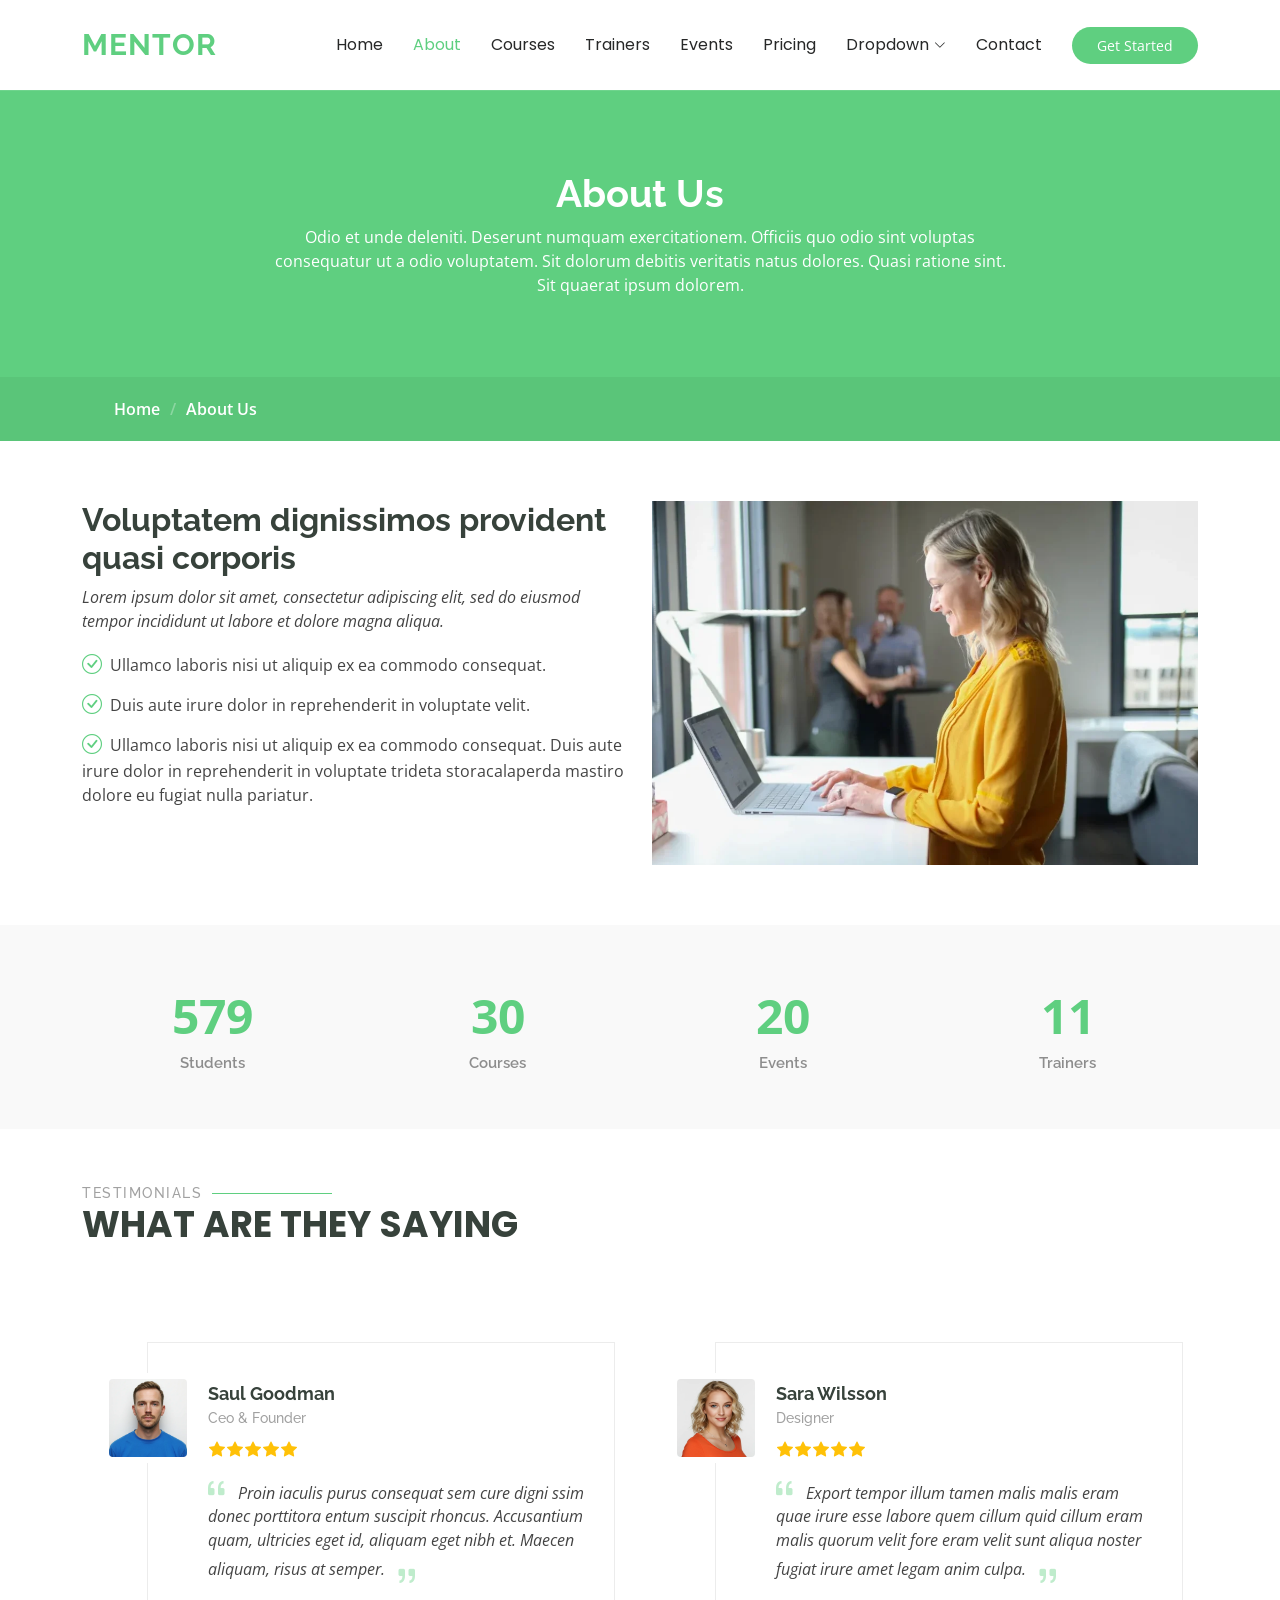
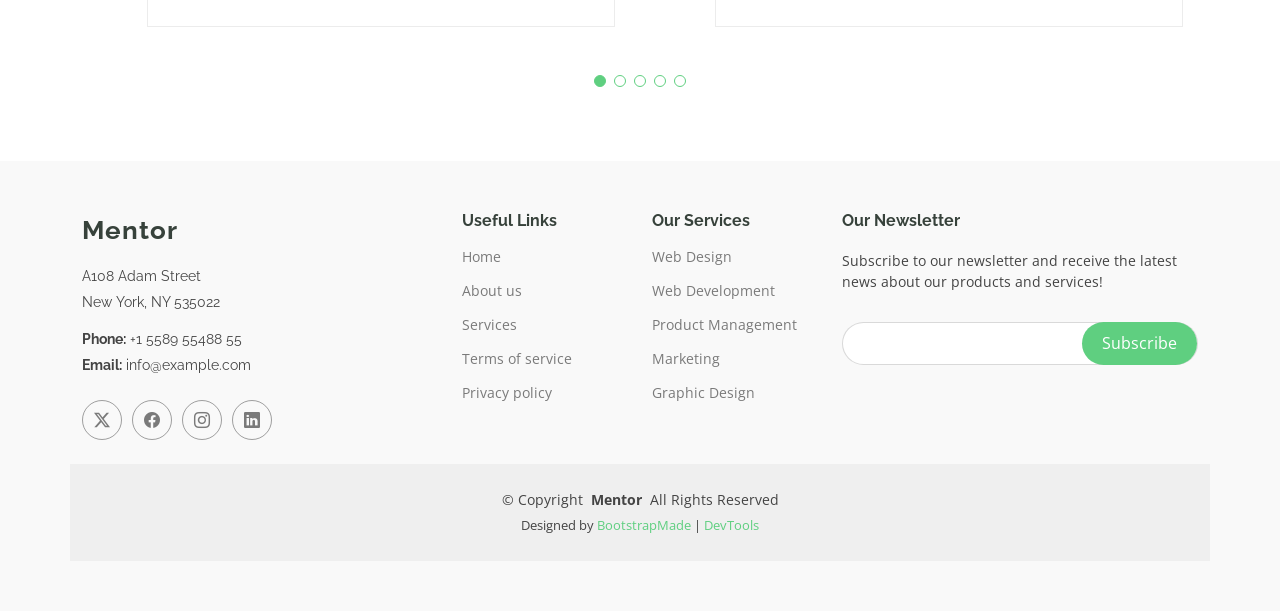
==== about.html @ 5fbdeac2 "first commit" ====
<!DOCTYPE html>
<html lang="en">

<head>
  <meta charset="utf-8">
  <meta content="width=device-width, initial-scale=1.0" name="viewport">
  <title>About - Mentor Bootstrap Template</title>
  <meta name="description" content="">
  <meta name="keywords" content="">

  <!-- Favicons -->
  <link href="assets/img/favicon.png" rel="icon">
  <link href="assets/img/apple-touch-icon.png" rel="apple-touch-icon">

  <!-- Fonts -->
  <link href="https://fonts.googleapis.com" rel="preconnect">
  <link href="https://fonts.gstatic.com" rel="preconnect" crossorigin>
  <link href="https://fonts.googleapis.com/css2?family=Open+Sans:ital,wght@0,300;0,400;0,500;0,600;0,700;0,800;1,300;1,400;1,500;1,600;1,700;1,800&family=Poppins:ital,wght@0,100;0,200;0,300;0,400;0,500;0,600;0,700;0,800;0,900;1,100;1,200;1,300;1,400;1,500;1,600;1,700;1,800;1,900&family=Raleway:ital,wght@0,100;0,200;0,300;0,400;0,500;0,600;0,700;0,800;0,900;1,100;1,200;1,300;1,400;1,500;1,600;1,700;1,800;1,900&display=swap" rel="stylesheet">

  <!-- Vendor CSS Files -->
  <link href="assets/vendor/bootstrap/css/bootstrap.min.css" rel="stylesheet">
  <link href="assets/vendor/bootstrap-icons/bootstrap-icons.css" rel="stylesheet">
  <link href="assets/vendor/aos/aos.css" rel="stylesheet">
  <link href="assets/vendor/glightbox/css/glightbox.min.css" rel="stylesheet">
  <link href="assets/vendor/swiper/swiper-bundle.min.css" rel="stylesheet">

  <!-- Main CSS File -->
  <link href="assets/css/main.css" rel="stylesheet">

  <!-- =======================================================
  * Template Name: Mentor
  * Template URL: https://bootstrapmade.com/mentor-free-education-bootstrap-theme/
  * Updated: Jul 07 2025 with Bootstrap v5.3.7
  * Author: BootstrapMade.com
  * License: https://bootstrapmade.com/license/
  ======================================================== -->
</head>

<body class="about-page">

  <header id="header" class="header d-flex align-items-center sticky-top">
    <div class="container-fluid container-xl position-relative d-flex align-items-center">

      <a href="index.html" class="logo d-flex align-items-center me-auto">
        <!-- Uncomment the line below if you also wish to use an image logo -->
        <!-- <img src="assets/img/logo.webp" alt=""> -->
        <h1 class="sitename">Mentor</h1>
      </a>

      <nav id="navmenu" class="navmenu">
        <ul>
          <li><a href="index.html">Home<br></a></li>
          <li><a href="about.html" class="active">About</a></li>
          <li><a href="courses.html">Courses</a></li>
          <li><a href="trainers.html">Trainers</a></li>
          <li><a href="events.html">Events</a></li>
          <li><a href="pricing.html">Pricing</a></li>
          <li class="dropdown"><a href="#"><span>Dropdown</span> <i class="bi bi-chevron-down toggle-dropdown"></i></a>
            <ul>
              <li><a href="#">Dropdown 1</a></li>
              <li class="dropdown"><a href="#"><span>Deep Dropdown</span> <i class="bi bi-chevron-down toggle-dropdown"></i></a>
                <ul>
                  <li><a href="#">Deep Dropdown 1</a></li>
                  <li><a href="#">Deep Dropdown 2</a></li>
                  <li><a href="#">Deep Dropdown 3</a></li>
                  <li><a href="#">Deep Dropdown 4</a></li>
                  <li><a href="#">Deep Dropdown 5</a></li>
                </ul>
              </li>
              <li><a href="#">Dropdown 2</a></li>
              <li><a href="#">Dropdown 3</a></li>
              <li><a href="#">Dropdown 4</a></li>
            </ul>
          </li>
          <li><a href="contact.html">Contact</a></li>
        </ul>
        <i class="mobile-nav-toggle d-xl-none bi bi-list"></i>
      </nav>

      <a class="btn-getstarted" href="courses.html">Get Started</a>

    </div>
  </header>

  <main class="main">

    <!-- Page Title -->
    <div class="page-title" data-aos="fade">
      <div class="heading">
        <div class="container">
          <div class="row d-flex justify-content-center text-center">
            <div class="col-lg-8">
              <h1>About Us<br></h1>
              <p class="mb-0">Odio et unde deleniti. Deserunt numquam exercitationem. Officiis quo odio sint voluptas consequatur ut a odio voluptatem. Sit dolorum debitis veritatis natus dolores. Quasi ratione sint. Sit quaerat ipsum dolorem.</p>
            </div>
          </div>
        </div>
      </div>
      <nav class="breadcrumbs">
        <div class="container">
          <ol>
            <li><a href="index.html">Home</a></li>
            <li class="current">About Us<br></li>
          </ol>
        </div>
      </nav>
    </div><!-- End Page Title -->

    <!-- About Us Section -->
    <section id="about-us" class="section about-us">

      <div class="container">

        <div class="row gy-4">

          <div class="col-lg-6 order-1 order-lg-2" data-aos="fade-up" data-aos-delay="100">
            <img src="assets/img/about/about-1.webp" class="img-fluid" alt="">
          </div>

          <div class="col-lg-6 order-2 order-lg-1 content" data-aos="fade-up" data-aos-delay="200">
            <h3>Voluptatem dignissimos provident quasi corporis</h3>
            <p class="fst-italic">
              Lorem ipsum dolor sit amet, consectetur adipiscing elit, sed do eiusmod tempor incididunt ut labore et dolore
              magna aliqua.
            </p>
            <ul>
              <li><i class="bi bi-check-circle"></i> <span>Ullamco laboris nisi ut aliquip ex ea commodo consequat.</span></li>
              <li><i class="bi bi-check-circle"></i> <span>Duis aute irure dolor in reprehenderit in voluptate velit.</span></li>
              <li><i class="bi bi-check-circle"></i> <span>Ullamco laboris nisi ut aliquip ex ea commodo consequat. Duis aute irure dolor in reprehenderit in voluptate trideta storacalaperda mastiro dolore eu fugiat nulla pariatur.</span></li>
            </ul>
          </div>

        </div>

      </div>

    </section><!-- /About Us Section -->

    <!-- Counts Section -->
    <section id="counts" class="section counts light-background">

      <div class="container" data-aos="fade-up" data-aos-delay="100">

        <div class="row gy-4">

          <div class="col-lg-3 col-md-6">
            <div class="stats-item text-center w-100 h-100">
              <span data-purecounter-start="0" data-purecounter-end="1232" data-purecounter-duration="1" class="purecounter"></span>
              <p>Students</p>
            </div>
          </div><!-- End Stats Item -->

          <div class="col-lg-3 col-md-6">
            <div class="stats-item text-center w-100 h-100">
              <span data-purecounter-start="0" data-purecounter-end="64" data-purecounter-duration="1" class="purecounter"></span>
              <p>Courses</p>
            </div>
          </div><!-- End Stats Item -->

          <div class="col-lg-3 col-md-6">
            <div class="stats-item text-center w-100 h-100">
              <span data-purecounter-start="0" data-purecounter-end="42" data-purecounter-duration="1" class="purecounter"></span>
              <p>Events</p>
            </div>
          </div><!-- End Stats Item -->

          <div class="col-lg-3 col-md-6">
            <div class="stats-item text-center w-100 h-100">
              <span data-purecounter-start="0" data-purecounter-end="24" data-purecounter-duration="1" class="purecounter"></span>
              <p>Trainers</p>
            </div>
          </div><!-- End Stats Item -->

        </div>

      </div>

    </section><!-- /Counts Section -->

    <!-- Testimonials Section -->
    <section id="testimonials" class="testimonials section">

      <!-- Section Title -->
      <div class="container section-title" data-aos="fade-up">
        <h2>Testimonials</h2>
        <p>What are they saying</p>
      </div><!-- End Section Title -->

      <div class="container" data-aos="fade-up" data-aos-delay="100">

        <div class="swiper init-swiper">
          <script type="application/json" class="swiper-config">
            {
              "loop": true,
              "speed": 600,
              "autoplay": {
                "delay": 5000
              },
              "slidesPerView": "auto",
              "pagination": {
                "el": ".swiper-pagination",
                "type": "bullets",
                "clickable": true
              },
              "breakpoints": {
                "320": {
                  "slidesPerView": 1,
                  "spaceBetween": 40
                },
                "1200": {
                  "slidesPerView": 2,
                  "spaceBetween": 20
                }
              }
            }
          </script>
          <div class="swiper-wrapper">

            <div class="swiper-slide">
              <div class="testimonial-wrap">
                <div class="testimonial-item">
                  <img src="assets/img/person/person-m-9.webp" class="testimonial-img" alt="">
                  <h3>Saul Goodman</h3>
                  <h4>Ceo &amp; Founder</h4>
                  <div class="stars">
                    <i class="bi bi-star-fill"></i><i class="bi bi-star-fill"></i><i class="bi bi-star-fill"></i><i class="bi bi-star-fill"></i><i class="bi bi-star-fill"></i>
                  </div>
                  <p>
                    <i class="bi bi-quote quote-icon-left"></i>
                    <span>Proin iaculis purus consequat sem cure digni ssim donec porttitora entum suscipit rhoncus. Accusantium quam, ultricies eget id, aliquam eget nibh et. Maecen aliquam, risus at semper.</span>
                    <i class="bi bi-quote quote-icon-right"></i>
                  </p>
                </div>
              </div>
            </div><!-- End testimonial item -->

            <div class="swiper-slide">
              <div class="testimonial-wrap">
                <div class="testimonial-item">
                  <img src="assets/img/person/person-f-5.webp" class="testimonial-img" alt="">
                  <h3>Sara Wilsson</h3>
                  <h4>Designer</h4>
                  <div class="stars">
                    <i class="bi bi-star-fill"></i><i class="bi bi-star-fill"></i><i class="bi bi-star-fill"></i><i class="bi bi-star-fill"></i><i class="bi bi-star-fill"></i>
                  </div>
                  <p>
                    <i class="bi bi-quote quote-icon-left"></i>
                    <span>Export tempor illum tamen malis malis eram quae irure esse labore quem cillum quid cillum eram malis quorum velit fore eram velit sunt aliqua noster fugiat irure amet legam anim culpa.</span>
                    <i class="bi bi-quote quote-icon-right"></i>
                  </p>
                </div>
              </div>
            </div><!-- End testimonial item -->

            <div class="swiper-slide">
              <div class="testimonial-wrap">
                <div class="testimonial-item">
                  <img src="assets/img/person/person-f-12.webp" class="testimonial-img" alt="">
                  <h3>Jena Karlis</h3>
                  <h4>Store Owner</h4>
                  <div class="stars">
                    <i class="bi bi-star-fill"></i><i class="bi bi-star-fill"></i><i class="bi bi-star-fill"></i><i class="bi bi-star-fill"></i><i class="bi bi-star-fill"></i>
                  </div>
                  <p>
                    <i class="bi bi-quote quote-icon-left"></i>
                    <span>Enim nisi quem export duis labore cillum quae magna enim sint quorum nulla quem veniam duis minim tempor labore quem eram duis noster aute amet eram fore quis sint minim.</span>
                    <i class="bi bi-quote quote-icon-right"></i>
                  </p>
                </div>
              </div>
            </div><!-- End testimonial item -->

            <div class="swiper-slide">
              <div class="testimonial-wrap">
                <div class="testimonial-item">
                  <img src="assets/img/person/person-m-12.webp" class="testimonial-img" alt="">
                  <h3>Matt Brandon</h3>
                  <h4>Freelancer</h4>
                  <div class="stars">
                    <i class="bi bi-star-fill"></i><i class="bi bi-star-fill"></i><i class="bi bi-star-fill"></i><i class="bi bi-star-fill"></i><i class="bi bi-star-fill"></i>
                  </div>
                  <p>
                    <i class="bi bi-quote quote-icon-left"></i>
                    <span>Fugiat enim eram quae cillum dolore dolor amet nulla culpa multos export minim fugiat minim velit minim dolor enim duis veniam ipsum anim magna sunt elit fore quem dolore labore illum veniam.</span>
                    <i class="bi bi-quote quote-icon-right"></i>
                  </p>
                </div>
              </div>
            </div><!-- End testimonial item -->

            <div class="swiper-slide">
              <div class="testimonial-wrap">
                <div class="testimonial-item">
                  <img src="assets/img/person/person-m-13.webp" class="testimonial-img" alt="">
                  <h3>John Larson</h3>
                  <h4>Entrepreneur</h4>
                  <div class="stars">
                    <i class="bi bi-star-fill"></i><i class="bi bi-star-fill"></i><i class="bi bi-star-fill"></i><i class="bi bi-star-fill"></i><i class="bi bi-star-fill"></i>
                  </div>
                  <p>
                    <i class="bi bi-quote quote-icon-left"></i>
                    <span>Quis quorum aliqua sint quem legam fore sunt eram irure aliqua veniam tempor noster veniam enim culpa labore duis sunt culpa nulla illum cillum fugiat legam esse veniam culpa fore nisi cillum quid.</span>
                    <i class="bi bi-quote quote-icon-right"></i>
                  </p>
                </div>
              </div>
            </div><!-- End testimonial item -->

          </div>
          <div class="swiper-pagination"></div>
        </div>

      </div>

    </section><!-- /Testimonials Section -->

  </main>

  <footer id="footer" class="footer position-relative light-background">

    <div class="container footer-top">
      <div class="row gy-4">
        <div class="col-lg-4 col-md-6 footer-about">
          <a href="index.html" class="logo d-flex align-items-center">
            <span class="sitename">Mentor</span>
          </a>
          <div class="footer-contact pt-3">
            <p>A108 Adam Street</p>
            <p>New York, NY 535022</p>
            <p class="mt-3"><strong>Phone:</strong> <span>+1 5589 55488 55</span></p>
            <p><strong>Email:</strong> <span>info@example.com</span></p>
          </div>
          <div class="social-links d-flex mt-4">
            <a href=""><i class="bi bi-twitter-x"></i></a>
            <a href=""><i class="bi bi-facebook"></i></a>
            <a href=""><i class="bi bi-instagram"></i></a>
            <a href=""><i class="bi bi-linkedin"></i></a>
          </div>
        </div>

        <div class="col-lg-2 col-md-3 footer-links">
          <h4>Useful Links</h4>
          <ul>
            <li><a href="#">Home</a></li>
            <li><a href="#">About us</a></li>
            <li><a href="#">Services</a></li>
            <li><a href="#">Terms of service</a></li>
            <li><a href="#">Privacy policy</a></li>
          </ul>
        </div>

        <div class="col-lg-2 col-md-3 footer-links">
          <h4>Our Services</h4>
          <ul>
            <li><a href="#">Web Design</a></li>
            <li><a href="#">Web Development</a></li>
            <li><a href="#">Product Management</a></li>
            <li><a href="#">Marketing</a></li>
            <li><a href="#">Graphic Design</a></li>
          </ul>
        </div>

        <div class="col-lg-4 col-md-12 footer-newsletter">
          <h4>Our Newsletter</h4>
          <p>Subscribe to our newsletter and receive the latest news about our products and services!</p>
          <form action="#" method="post" class="email-form">
            <div class="newsletter-form"><input type="email" name="email"><input type="submit" value="Subscribe"></div>
            <div class="loading">Loading</div>
            <div class="error-message"></div>
            <div class="sent-message">Your subscription request has been sent. Thank you!</div>
          </form>
        </div>

      </div>
    </div>

    <div class="container copyright text-center mt-4">
      <p>© <span>Copyright</span> <strong class="px-1 sitename">Mentor</strong> <span>All Rights Reserved</span></p>
      <div class="credits">
        <!-- All the links in the footer should remain intact. -->
        <!-- You can delete the links only if you've purchased the pro version. -->
        <!-- Licensing information: https://bootstrapmade.com/license/ -->
        Designed by <a href="https://bootstrapmade.com/">BootstrapMade</a> | <a href="https://bootstrapmade.com/tools/">DevTools</a>
      </div>
    </div>

  </footer>

  <!-- Scroll Top -->
  <a href="#" id="scroll-top" class="scroll-top d-flex align-items-center justify-content-center"><i class="bi bi-arrow-up-short"></i></a>

  <!-- Preloader -->
  <div id="preloader"></div>

  <!-- Vendor JS Files -->
  <script src="assets/vendor/bootstrap/js/bootstrap.bundle.min.js"></script>
  <script src="assets/vendor/aos/aos.js"></script>
  <script src="assets/vendor/glightbox/js/glightbox.min.js"></script>
  <script src="assets/vendor/purecounter/purecounter_vanilla.js"></script>
  <script src="assets/vendor/swiper/swiper-bundle.min.js"></script>

  <!-- Main JS File -->
  <script src="assets/js/main.js"></script>

</body>

</html>
---- assets/css/main.css ----
/**
* Template Name: Mentor
* Template URL: https://bootstrapmade.com/mentor-free-education-bootstrap-theme/
* Updated: Jul 07 2025 with Bootstrap v5.3.7
* Author: BootstrapMade.com
* License: https://bootstrapmade.com/license/
*/

/*--------------------------------------------------------------
# Font & Color Variables
# Help: https://bootstrapmade.com/color-system/
--------------------------------------------------------------*/
/* Fonts */
:root {
  --default-font: "Open Sans",  system-ui, -apple-system, "Segoe UI", Roboto, "Helvetica Neue", Arial, "Noto Sans", "Liberation Sans", sans-serif, "Apple Color Emoji", "Segoe UI Emoji", "Segoe UI Symbol", "Noto Color Emoji";
  --heading-font: "Raleway",  sans-serif;
  --nav-font: "Poppins",  sans-serif;
}

/* Global Colors - The following color variables are used throughout the website. Updating them here will change the color scheme of the entire website */
:root { 
  --background-color: #ffffff; /* Background color for the entire website, including individual sections */
  --default-color: #444444; /* Default color used for the majority of the text content across the entire website */
  --heading-color: #37423b; /* Color for headings, subheadings and title throughout the website */
  --accent-color: #5fcf80; /* Accent color that represents your brand on the website. It's used for buttons, links, and other elements that need to stand out */
  --surface-color: #ffffff; /* The surface color is used as a background of boxed elements within sections, such as cards, icon boxes, or other elements that require a visual separation from the global background. */
  --contrast-color: #ffffff; /* Contrast color for text, ensuring readability against backgrounds of accent, heading, or default colors. */
}

/* Nav Menu Colors - The following color variables are used specifically for the navigation menu. They are separate from the global colors to allow for more customization options */
:root {
  --nav-color: #272828;  /* The default color of the main navmenu links */
  --nav-hover-color: #5fcf80; /* Applied to main navmenu links when they are hovered over or active */
  --nav-mobile-background-color: #ffffff; /* Used as the background color for mobile navigation menu */
  --nav-dropdown-background-color: #ffffff; /* Used as the background color for dropdown items that appear when hovering over primary navigation items */
  --nav-dropdown-color: #272828; /* Used for navigation links of the dropdown items in the navigation menu. */
  --nav-dropdown-hover-color: #5fcf80; /* Similar to --nav-hover-color, this color is applied to dropdown navigation links when they are hovered over. */
}

/* Color Presets - These classes override global colors when applied to any section or element, providing reuse of the sam color scheme. */

.light-background {
  --background-color: #f9f9f9;
  --surface-color: #ffffff;
}

.dark-background {
  --background-color: #060606;
  --default-color: #ffffff;
  --heading-color: #ffffff;
  --surface-color: #252525;
  --contrast-color: #ffffff;
}

/* Smooth scroll */
:root {
  scroll-behavior: smooth;
}

/*--------------------------------------------------------------
# General Styling & Shared Classes
--------------------------------------------------------------*/
body {
  color: var(--default-color);
  background-color: var(--background-color);
  font-family: var(--default-font);
}

a {
  color: var(--accent-color);
  text-decoration: none;
  transition: 0.3s;
}

a:hover {
  color: color-mix(in srgb, var(--accent-color), transparent 25%);
  text-decoration: none;
}

h1,
h2,
h3,
h4,
h5,
h6 {
  color: var(--heading-color);
  font-family: var(--heading-font);
}

/* Email Form Messages
------------------------------*/
.email-form .error-message {
  display: none;
  background: #df1529;
  color: #ffffff;
  text-align: left;
  padding: 15px;
  margin-bottom: 24px;
  font-weight: 600;
}

.email-form .sent-message {
  display: none;
  color: #ffffff;
  background: #059652;
  text-align: center;
  padding: 15px;
  margin-bottom: 24px;
  font-weight: 600;
}

.email-form .loading {
  display: none;
  background: var(--surface-color);
  text-align: center;
  padding: 15px;
  margin-bottom: 24px;
}

.email-form .loading:before {
  content: "";
  display: inline-block;
  border-radius: 50%;
  width: 24px;
  height: 24px;
  margin: 0 10px -6px 0;
  border: 3px solid var(--accent-color);
  border-top-color: var(--surface-color);
  animation: email-form-loading 1s linear infinite;
}

@keyframes email-form-loading {
  0% {
    transform: rotate(0deg);
  }

  100% {
    transform: rotate(360deg);
  }
}

/* Pulsating Play Button
------------------------------*/
.pulsating-play-btn {
  width: 94px;
  height: 94px;
  background: radial-gradient(var(--accent-color) 50%, color-mix(in srgb, var(--accent-color), transparent 75%) 52%);
  border-radius: 50%;
  display: block;
  position: relative;
  overflow: hidden;
}

.pulsating-play-btn:before {
  content: "";
  position: absolute;
  width: 120px;
  height: 120px;
  animation-delay: 0s;
  animation: pulsate-play-btn 2s;
  animation-direction: forwards;
  animation-iteration-count: infinite;
  animation-timing-function: steps;
  opacity: 1;
  border-radius: 50%;
  border: 5px solid color-mix(in srgb, var(--accent-color), transparent 30%);
  top: -15%;
  left: -15%;
  background: rgba(198, 16, 0, 0);
}

.pulsating-play-btn:after {
  content: "";
  position: absolute;
  left: 50%;
  top: 50%;
  transform: translateX(-40%) translateY(-50%);
  width: 0;
  height: 0;
  border-top: 10px solid transparent;
  border-bottom: 10px solid transparent;
  border-left: 15px solid #fff;
  z-index: 100;
  transition: all 400ms cubic-bezier(0.55, 0.055, 0.675, 0.19);
}

.pulsating-play-btn:hover:before {
  content: "";
  position: absolute;
  left: 50%;
  top: 50%;
  transform: translateX(-40%) translateY(-50%);
  width: 0;
  height: 0;
  border: none;
  border-top: 10px solid transparent;
  border-bottom: 10px solid transparent;
  border-left: 15px solid #fff;
  z-index: 200;
  animation: none;
  border-radius: 0;
}

.pulsating-play-btn:hover:after {
  border-left: 15px solid var(--accent-color);
  transform: scale(20);
}

@keyframes pulsate-play-btn {
  0% {
    transform: scale(0.6, 0.6);
    opacity: 1;
  }

  100% {
    transform: scale(1, 1);
    opacity: 0;
  }
}

/*--------------------------------------------------------------
# Global Header
--------------------------------------------------------------*/
.header {
  color: var(--default-color);
  background-color: var(--background-color);
  padding: 15px 0;
  transition: all 0.5s;
  z-index: 997;
}

.header .logo {
  line-height: 1;
}

.header .logo img {
  max-height: 36px;
  margin-right: 8px;
}

.header .logo h1 {
  font-weight: 700;
  font-size: 30px;
  margin: 0;
  letter-spacing: 1px;
  text-transform: uppercase;
  color: var(--accent-color);
}

.header .btn-getstarted,
.header .btn-getstarted:focus {
  color: var(--contrast-color);
  background: var(--accent-color);
  font-size: 14px;
  padding: 8px 25px;
  margin: 0 0 0 30px;
  border-radius: 50px;
  transition: 0.3s;
}

.header .btn-getstarted:hover,
.header .btn-getstarted:focus:hover {
  color: var(--contrast-color);
  background: color-mix(in srgb, var(--accent-color), transparent 15%);
}

@media (max-width: 1200px) {
  .header .logo {
    order: 1;
  }

  .header .btn-getstarted {
    order: 2;
    margin: 0 15px 0 0;
    padding: 6px 15px;
  }

  .header .navmenu {
    order: 3;
  }
}

.scrolled .header {
  box-shadow: 0px 0 18px rgba(0, 0, 0, 0.1);
}

/*--------------------------------------------------------------
# Navigation Menu
--------------------------------------------------------------*/
/* Navmenu - Desktop */
@media (min-width: 1200px) {
  .navmenu {
    padding: 0;
  }

  .navmenu ul {
    margin: 0;
    padding: 0;
    display: flex;
    list-style: none;
    align-items: center;
  }

  .navmenu li {
    position: relative;
  }

  .navmenu a,
  .navmenu a:focus {
    color: var(--nav-color);
    padding: 18px 15px;
    font-size: 16px;
    font-family: var(--nav-font);
    font-weight: 400;
    display: flex;
    align-items: center;
    justify-content: space-between;
    white-space: nowrap;
    transition: 0.3s;
  }

  .navmenu a i,
  .navmenu a:focus i {
    font-size: 12px;
    line-height: 0;
    margin-left: 5px;
    transition: 0.3s;
  }

  .navmenu li:last-child a {
    padding-right: 0;
  }

  .navmenu li:hover>a,
  .navmenu .active,
  .navmenu .active:focus {
    color: var(--nav-hover-color);
  }

  .navmenu .dropdown ul {
    margin: 0;
    padding: 10px 0;
    background: var(--nav-dropdown-background-color);
    display: block;
    position: absolute;
    visibility: hidden;
    left: 14px;
    top: 130%;
    opacity: 0;
    transition: 0.3s;
    border-radius: 4px;
    z-index: 99;
    box-shadow: 0px 0px 30px rgba(0, 0, 0, 0.1);
  }

  .navmenu .dropdown ul li {
    min-width: 200px;
  }

  .navmenu .dropdown ul a {
    padding: 10px 20px;
    font-size: 15px;
    text-transform: none;
    color: var(--nav-dropdown-color);
  }

  .navmenu .dropdown ul a i {
    font-size: 12px;
  }

  .navmenu .dropdown ul a:hover,
  .navmenu .dropdown ul .active:hover,
  .navmenu .dropdown ul li:hover>a {
    color: var(--nav-dropdown-hover-color);
  }

  .navmenu .dropdown:hover>ul {
    opacity: 1;
    top: 100%;
    visibility: visible;
  }

  .navmenu .dropdown .dropdown ul {
    top: 0;
    left: -90%;
    visibility: hidden;
  }

  .navmenu .dropdown .dropdown:hover>ul {
    opacity: 1;
    top: 0;
    left: -100%;
    visibility: visible;
  }
}

/* Navmenu - Mobile */
@media (max-width: 1199px) {
  .mobile-nav-toggle {
    color: var(--nav-color);
    font-size: 28px;
    line-height: 0;
    margin-right: 10px;
    cursor: pointer;
    transition: color 0.3s;
  }

  .navmenu {
    padding: 0;
    z-index: 9997;
  }

  .navmenu ul {
    display: none;
    list-style: none;
    position: absolute;
    inset: 60px 20px 20px 20px;
    padding: 10px 0;
    margin: 0;
    border-radius: 6px;
    background-color: var(--nav-mobile-background-color);
    border: 1px solid color-mix(in srgb, var(--default-color), transparent 90%);
    box-shadow: none;
    overflow-y: auto;
    transition: 0.3s;
    z-index: 9998;
  }

  .navmenu a,
  .navmenu a:focus {
    color: var(--nav-dropdown-color);
    padding: 10px 20px;
    font-family: var(--nav-font);
    font-size: 17px;
    font-weight: 500;
    display: flex;
    align-items: center;
    justify-content: space-between;
    white-space: nowrap;
    transition: 0.3s;
  }

  .navmenu a i,
  .navmenu a:focus i {
    font-size: 12px;
    line-height: 0;
    margin-left: 5px;
    width: 30px;
    height: 30px;
    display: flex;
    align-items: center;
    justify-content: center;
    border-radius: 50%;
    transition: 0.3s;
    background-color: color-mix(in srgb, var(--accent-color), transparent 90%);
  }

  .navmenu a i:hover,
  .navmenu a:focus i:hover {
    background-color: var(--accent-color);
    color: var(--contrast-color);
  }

  .navmenu a:hover,
  .navmenu .active,
  .navmenu .active:focus {
    color: var(--nav-dropdown-hover-color);
  }

  .navmenu .active i,
  .navmenu .active:focus i {
    background-color: var(--accent-color);
    color: var(--contrast-color);
    transform: rotate(180deg);
  }

  .navmenu .dropdown ul {
    position: static;
    display: none;
    z-index: 99;
    padding: 10px 0;
    margin: 10px 20px;
    background-color: var(--nav-dropdown-background-color);
    transition: all 0.5s ease-in-out;
  }

  .navmenu .dropdown ul ul {
    background-color: rgba(33, 37, 41, 0.1);
  }

  .navmenu .dropdown>.dropdown-active {
    display: block;
    background-color: rgba(33, 37, 41, 0.03);
  }

  .mobile-nav-active {
    overflow: hidden;
  }

  .mobile-nav-active .mobile-nav-toggle {
    color: #fff;
    position: absolute;
    font-size: 32px;
    top: 15px;
    right: 15px;
    margin-right: 0;
    z-index: 9999;
  }

  .mobile-nav-active .navmenu {
    position: fixed;
    overflow: hidden;
    inset: 0;
    background: rgba(33, 37, 41, 0.8);
    transition: 0.3s;
  }

  .mobile-nav-active .navmenu>ul {
    display: block;
  }
}

/*--------------------------------------------------------------
# Global Footer
--------------------------------------------------------------*/
.footer {
  color: var(--default-color);
  background-color: var(--background-color);
  font-size: 14px;
  padding-bottom: 50px;
  position: relative;
}

.footer .footer-top {
  padding-top: 50px;
}

.footer .footer-about .logo {
  margin-bottom: 0;
}

.footer .footer-about .logo img {
  max-height: 40px;
  margin-right: 6px;
}

.footer .footer-about .logo span {
  font-size: 26px;
  font-weight: 700;
  letter-spacing: 1px;
  font-family: var(--heading-font);
  color: var(--heading-color);
}

.footer .footer-about p {
  font-size: 14px;
  font-family: var(--heading-font);
}

.footer .social-links a {
  display: flex;
  align-items: center;
  justify-content: center;
  width: 40px;
  height: 40px;
  border-radius: 50%;
  border: 1px solid color-mix(in srgb, var(--default-color), transparent 50%);
  font-size: 16px;
  color: color-mix(in srgb, var(--default-color), transparent 30%);
  margin-right: 10px;
  transition: 0.3s;
}

.footer .social-links a:hover {
  color: var(--accent-color);
  border-color: var(--accent-color);
}

.footer h4 {
  font-size: 16px;
  font-weight: bold;
  position: relative;
  padding-bottom: 12px;
}

.footer .footer-links {
  margin-bottom: 30px;
}

.footer .footer-links ul {
  list-style: none;
  padding: 0;
  margin: 0;
}

.footer .footer-links ul i {
  padding-right: 2px;
  font-size: 12px;
  line-height: 0;
}

.footer .footer-links ul li {
  padding: 10px 0;
  display: flex;
  align-items: center;
}

.footer .footer-links ul li:first-child {
  padding-top: 0;
}

.footer .footer-links ul a {
  color: color-mix(in srgb, var(--default-color), transparent 30%);
  display: inline-block;
  line-height: 1;
}

.footer .footer-links ul a:hover {
  color: var(--accent-color);
}

.footer .footer-contact p {
  margin-bottom: 5px;
}

.footer .footer-newsletter .newsletter-form {
  margin-top: 30px;
  margin-bottom: 15px;
  padding: 6px 8px;
  position: relative;
  border-radius: 50px;
  border: 1px solid color-mix(in srgb, var(--default-color), transparent 80%);
  display: flex;
  background-color: var(--surface-color);
  transition: 0.3s;
}

.footer .footer-newsletter .newsletter-form:focus-within {
  border-color: var(--accent-color);
}

.footer .footer-newsletter .newsletter-form input[type=email] {
  border: 0;
  padding: 4px 8px;
  width: 100%;
  background-color: var(--surface-color);
  color: var(--default-color);
}

.footer .footer-newsletter .newsletter-form input[type=email]:focus-visible {
  outline: none;
}

.footer .footer-newsletter .newsletter-form input[type=submit] {
  border: 0;
  font-size: 16px;
  padding: 0 20px 2px 20px;
  margin: -7px -8px -7px 0;
  background: var(--accent-color);
  color: var(--contrast-color);
  transition: 0.3s;
  border-radius: 50px;
}

.footer .footer-newsletter .newsletter-form input[type=submit]:hover {
  background: color-mix(in srgb, var(--accent-color), transparent 20%);
}

.footer .copyright {
  padding-top: 25px;
  padding-bottom: 25px;
  background-color: color-mix(in srgb, var(--default-color), transparent 95%);
}

.footer .copyright p {
  margin-bottom: 0;
}

.footer .credits {
  margin-top: 6px;
  font-size: 13px;
}

/*--------------------------------------------------------------
# Preloader
--------------------------------------------------------------*/
#preloader {
  position: fixed;
  inset: 0;
  z-index: 999999;
  overflow: hidden;
  background: var(--background-color);
  transition: all 0.6s ease-out;
}

#preloader:before {
  content: "";
  position: fixed;
  top: calc(50% - 30px);
  left: calc(50% - 30px);
  border: 6px solid #ffffff;
  border-color: var(--accent-color) transparent var(--accent-color) transparent;
  border-radius: 50%;
  width: 60px;
  height: 60px;
  animation: animate-preloader 1.5s linear infinite;
}

@keyframes animate-preloader {
  0% {
    transform: rotate(0deg);
  }

  100% {
    transform: rotate(360deg);
  }
}

/*--------------------------------------------------------------
# Scroll Top Button
--------------------------------------------------------------*/
.scroll-top {
  position: fixed;
  visibility: hidden;
  opacity: 0;
  right: 15px;
  bottom: -15px;
  z-index: 99999;
  background-color: var(--accent-color);
  width: 44px;
  height: 44px;
  border-radius: 50px;
  transition: all 0.4s;
}

.scroll-top i {
  font-size: 24px;
  color: var(--contrast-color);
  line-height: 0;
}

.scroll-top:hover {
  background-color: color-mix(in srgb, var(--accent-color), transparent 20%);
  color: var(--contrast-color);
}

.scroll-top.active {
  visibility: visible;
  opacity: 1;
  bottom: 15px;
}

/*--------------------------------------------------------------
# Disable aos animation delay on mobile devices
--------------------------------------------------------------*/
@media screen and (max-width: 768px) {
  [data-aos-delay] {
    transition-delay: 0 !important;
  }
}

/*--------------------------------------------------------------
# Global Page Titles & Breadcrumbs
--------------------------------------------------------------*/
.page-title {
  --default-color: var(--contrast-color);
  --background-color: var(--accent-color);
  --heading-color: var(--contrast-color);
  color: var(--default-color);
  background-color: var(--background-color);
  position: relative;
}

.page-title .heading {
  padding: 80px 0;
  border-top: 1px solid color-mix(in srgb, var(--default-color), transparent 90%);
}

.page-title .heading h1 {
  font-size: 38px;
  font-weight: 700;
}

.page-title nav {
  background-color: color-mix(in srgb, var(--accent-color) 90%, black 5%);
  padding: 20px 0;
}

.page-title nav a {
  color: var(--default-color);
}

.page-title nav ol {
  display: flex;
  flex-wrap: wrap;
  list-style: none;
  margin: 0;
  font-size: 16px;
  font-weight: 600;
}

.page-title nav ol li+li {
  padding-left: 10px;
}

.page-title nav ol li+li::before {
  content: "/";
  display: inline-block;
  padding-right: 10px;
  color: color-mix(in srgb, var(--default-color), transparent 70%);
}

/*--------------------------------------------------------------
# Global Sections
--------------------------------------------------------------*/
section,
.section {
  color: var(--default-color);
  background-color: var(--background-color);
  padding: 60px 0;
  scroll-margin-top: 900px;
  overflow: clip;
}

@media (max-width: 1199px) {

  section,
  .section {
    scroll-margin-top: 66px;
  }
}

/*--------------------------------------------------------------
# Global Section Titles
--------------------------------------------------------------*/
.section-title {
  padding-bottom: 60px;
  position: relative;
}

.section-title h2 {
  font-size: 14px;
  font-weight: 500;
  padding: 0;
  line-height: 1px;
  margin: 0;
  letter-spacing: 1.5px;
  text-transform: uppercase;
  color: color-mix(in srgb, var(--default-color), transparent 50%);
  position: relative;
}

.section-title h2::after {
  content: "";
  width: 120px;
  height: 1px;
  display: inline-block;
  background: var(--accent-color);
  margin: 4px 10px;
}

.section-title p {
  color: var(--heading-color);
  margin: 0;
  font-size: 36px;
  font-weight: 700;
  font-family: var(--nav-font);
  text-transform: uppercase;
}

/*--------------------------------------------------------------
# Hero Section
--------------------------------------------------------------*/
.hero {
  width: 100%;
  min-height: 80vh;
  position: relative;
  padding: 80px 0;
  display: flex;
  align-items: center;
  justify-content: center;
  color: var(--default-color);
}

.hero img {
  position: absolute;
  inset: 0;
  display: block;
  width: 100%;
  height: 100%;
  object-fit: cover;
  z-index: 1;
}

.hero:before {
  content: "";
  background: color-mix(in srgb, var(--background-color), transparent 60%);
  position: absolute;
  inset: 0;
  z-index: 2;
}

.hero .container {
  position: relative;
  z-index: 3;
}

.hero h2 {
  margin: 0;
  font-size: 48px;
  font-weight: 700;
}

.hero p {
  color: color-mix(in srgb, var(--default-color), transparent 20%);
  margin: 10px 0 0 0;
  font-size: 24px;
}

.hero .btn-get-started {
  font-weight: 500;
  font-size: 15px;
  letter-spacing: 1px;
  display: inline-block;
  padding: 8px 35px 10px 35px;
  border-radius: 50px;
  transition: 0.4s;
  margin-top: 30px;
  border: 2px solid var(--default-color);
  color: var(--default-color);
}

.hero .btn-get-started:hover {
  background: var(--accent-color);
  border: 2px solid var(--accent-color);
}

@media (max-width: 768px) {
  .hero h2 {
    font-size: 32px;
  }

  .hero p {
    font-size: 18px;
  }
}

/*--------------------------------------------------------------
# About Section
--------------------------------------------------------------*/
.about .content h3 {
  font-size: 2rem;
  font-weight: 700;
}

.about .content ul {
  list-style: none;
  padding: 0;
}

.about .content ul li {
  padding-bottom: 10px;
}

.about .content ul i {
  font-size: 1.25rem;
  margin-right: 4px;
  color: var(--accent-color);
}

.about .content p:last-child {
  margin-bottom: 0;
}

.about .content .read-more {
  background: var(--accent-color);
  color: var(--contrast-color);
  font-family: var(--heading-font);
  font-weight: 500;
  font-size: 15px;
  letter-spacing: 1px;
  padding: 10px 24px 12px 24px;
  border-radius: 50px;
  transition: 0.3s;
  display: inline-flex;
  align-items: center;
  justify-content: center;
}

.about .content .read-more i {
  font-size: 18px;
  margin-left: 5px;
  line-height: 0;
  transition: 0.3s;
}

.about .content .read-more:hover {
  background: color-mix(in srgb, var(--accent-color), transparent 20%);
  padding-right: 19px;
}

.about .content .read-more:hover i {
  margin-left: 10px;
}

/*--------------------------------------------------------------
# Counts Section
--------------------------------------------------------------*/
.counts {
  padding: 25px 0;
}

.counts .stats-item {
  padding: 30px;
  width: 100%;
}

.counts .stats-item span {
  font-size: 48px;
  display: block;
  color: var(--accent-color);
  font-weight: 700;
}

.counts .stats-item p {
  color: color-mix(in srgb, var(--default-color), transparent 40%);
  padding: 0;
  margin: 0;
  font-family: var(--heading-font);
  font-size: 15px;
  font-weight: 600;
}

/*--------------------------------------------------------------
# Why Us Section
--------------------------------------------------------------*/
.why-us .why-box {
  color: var(--contrast-color);
  background: var(--accent-color);
  padding: 30px;
}

.why-us .why-box h3 {
  color: var(--contrast-color);
  font-weight: 700;
  font-size: 34px;
  margin-bottom: 30px;
}

.why-us .why-box p {
  margin-bottom: 30px;
}

.why-us .why-box .more-btn {
  display: inline-block;
  background: color-mix(in srgb, var(--contrast-color), transparent 85%);
  padding: 8px 40px 10px 40px;
  color: var(--contrast-color);
  transition: all ease-in-out 0.4s;
  border-radius: 50px;
}

.why-us .why-box .more-btn i {
  font-size: 14px;
}

.why-us .why-box .more-btn:hover {
  color: var(--accent-color);
  background: var(--surface-color);
}

.why-us .icon-box {
  background-color: var(--surface-color);
  text-align: center;
  padding: 40px 30px;
  width: 100%;
  height: 100%;
  border: 1px solid color-mix(in srgb, var(--default-color), transparent 90%);
}

.why-us .icon-box i {
  color: var(--accent-color);
  font-size: 32px;
  margin-bottom: 30px;
  background: color-mix(in srgb, var(--accent-color), transparent 95%);
  border-radius: 50px;
  display: flex;
  align-items: center;
  justify-content: center;
  width: 72px;
  height: 72px;
  transition: 0.3s;
}

.why-us .icon-box h4 {
  font-size: 20px;
  font-weight: 700;
  margin: 0 0 30px 0;
}

.why-us .icon-box p {
  font-size: 15px;
  color: color-mix(in srgb, var(--default-color), transparent 30%);
}

.why-us .icon-box:hover i {
  color: var(--contrast-color);
  background: var(--accent-color);
}

/*--------------------------------------------------------------
# Features Section
--------------------------------------------------------------*/
.features {
  padding: 10px 0;
}

.features .features-item {
  background-color: var(--surface-color);
  display: flex;
  align-items: center;
  padding: 20px;
  transition: 0.3s;
  border: 1px solid color-mix(in srgb, var(--default-color), transparent 90%);
  position: relative;
}

.features .features-item i {
  font-size: 32px;
  padding-right: 10px;
  line-height: 0;
}

.features .features-item h3 {
  font-weight: 700;
  margin: 0;
  padding: 0;
  line-height: 1;
  font-size: 16px;
}

.features .features-item h3 a {
  color: var(--heading-color);
  transition: 0.3s;
}

.features .features-item:hover {
  border-color: var(--accent-color);
}

.features .features-item:hover h3 a {
  color: var(--accent-color);
}

/*--------------------------------------------------------------
# Courses Section
--------------------------------------------------------------*/
.courses .course-item {
  background-color: var(--surface-color);
  border: 1px solid color-mix(in srgb, var(--default-color), transparent 90%);
  border-radius: 5px;
}

.courses .course-content {
  padding: 15px;
}

.courses .course-content h3 {
  font-weight: 700;
  font-size: 20px;
}

.courses .course-content h3 a {
  color: var(--heading-color);
  transition: 0.3s;
}

.courses .course-content h3 a:hover {
  color: var(--accent-color);
}

.courses .course-content .category {
  background: var(--accent-color);
  color: var(--contrast-color);
  font-size: 14px;
  padding: 6px 14px;
  margin: 0;
  border-radius: 5px;
}

.courses .course-content .price {
  margin: 0;
  font-weight: 700;
  font-size: 18px;
  color: color-mix(in srgb, var(--default-color), transparent 20%);
}

.courses .course-content .description {
  font-size: 14px;
  color: color-mix(in srgb, var(--default-color), transparent 20%);
}

.courses .trainer {
  padding-top: 15px;
  border-top: 1px solid color-mix(in srgb, var(--default-color), transparent 90%);
}

.courses .trainer .trainer-profile img {
  max-width: 50px;
  border-radius: 50px;
}

.courses .trainer .trainer-profile .trainer-link {
  padding-left: 10px;
  font-weight: 600;
  font-size: 16px;
  color: color-mix(in srgb, var(--default-color), transparent 20%);
  transition: 0.3s;
}

.courses .trainer .trainer-profile .trainer-link:hover {
  color: var(--accent-color);
}

.courses .trainer .trainer-rank {
  font-size: 18px;
  color: color-mix(in srgb, var(--default-color), transparent 60%);
}

.courses .trainer .trainer-rank .user-icon {
  font-size: 22px;
}

/*--------------------------------------------------------------
# Trainers Index Section
--------------------------------------------------------------*/
.trainers-index .member {
  background-color: var(--surface-color);
  border: 1px solid color-mix(in srgb, var(--default-color), transparent 90%);
  text-align: center;
  margin-bottom: 20px;
}

.trainers-index .member img {
  margin: -1px -1px 30px -1px;
}

.trainers-index .member .member-content {
  padding: 0 20px 30px 20px;
}

.trainers-index .member h4 {
  font-weight: 700;
  margin-bottom: 2px;
  font-size: 18px;
}

.trainers-index .member span {
  font-style: italic;
  display: block;
  font-size: 13px;
  color: color-mix(in srgb, var(--default-color), transparent 20%);
}

.trainers-index .member p {
  padding-top: 10px;
  font-size: 14px;
  font-style: italic;
  color: color-mix(in srgb, var(--default-color), transparent 40%);
}

.trainers-index .member .social {
  margin-top: 15px;
}

.trainers-index .member .social a {
  color: color-mix(in srgb, var(--default-color), transparent 60%);
  transition: 0.3s;
}

.trainers-index .member .social a:hover {
  color: var(--accent-color);
}

.trainers-index .member .social i {
  font-size: 18px;
  margin: 0 2px;
}

/*--------------------------------------------------------------
# About Us Section
--------------------------------------------------------------*/
.about-us .content h3 {
  font-size: 2rem;
  font-weight: 700;
}

.about-us .content ul {
  list-style: none;
  padding: 0;
}

.about-us .content ul li {
  padding-bottom: 10px;
}

.about-us .content ul i {
  font-size: 1.25rem;
  margin-right: 4px;
  color: var(--accent-color);
}

.about-us .content p:last-child {
  margin-bottom: 0;
}

/*--------------------------------------------------------------
# Testimonials Section
--------------------------------------------------------------*/
.testimonials .testimonial-wrap {
  padding-left: 50px;
}

.testimonials .testimonials-carousel,
.testimonials .testimonials-slider {
  overflow: hidden;
}

.testimonials .testimonial-item {
  background-color: var(--surface-color);
  border: 1px solid color-mix(in srgb, var(--default-color), transparent 90%);
  box-sizing: content-box;
  padding: 30px 30px 30px 60px;
  margin: 30px 15px;
  min-height: 200px;
  position: relative;
}

.testimonials .testimonial-item .testimonial-img {
  width: 90px;
  border-radius: 10px;
  border: 6px solid var(--background-color);
  position: absolute;
  left: -45px;
}

.testimonials .testimonial-item h3 {
  font-size: 18px;
  font-weight: bold;
  margin: 10px 0 5px 0;
}

.testimonials .testimonial-item h4 {
  color: color-mix(in srgb, var(--default-color), transparent 50%);
  font-size: 14px;
  margin: 0;
}

.testimonials .testimonial-item .stars {
  margin: 10px 0;
}

.testimonials .testimonial-item .stars i {
  color: #ffc107;
  margin: 0 1px;
}

.testimonials .testimonial-item .quote-icon-left,
.testimonials .testimonial-item .quote-icon-right {
  color: color-mix(in srgb, var(--accent-color), transparent 60%);
  font-size: 26px;
  line-height: 0;
}

.testimonials .testimonial-item .quote-icon-left {
  display: inline-block;
  left: -5px;
  position: relative;
}

.testimonials .testimonial-item .quote-icon-right {
  display: inline-block;
  right: -5px;
  position: relative;
  top: 10px;
  transform: scale(-1, -1);
}

.testimonials .testimonial-item p {
  font-style: italic;
  margin: 15px auto 15px auto;
}

.testimonials .swiper-wrapper {
  height: auto;
}

.testimonials .swiper-pagination {
  margin-top: 20px;
  position: relative;
}

.testimonials .swiper-pagination .swiper-pagination-bullet {
  width: 12px;
  height: 12px;
  background-color: var(--background-color);
  opacity: 1;
  border: 1px solid var(--accent-color);
}

.testimonials .swiper-pagination .swiper-pagination-bullet-active {
  background-color: var(--accent-color);
}

@media (max-width: 767px) {
  .testimonials .testimonial-wrap {
    padding-left: 0;
  }

  .testimonials .testimonials-carousel,
  .testimonials .testimonials-slider {
    overflow: hidden;
  }

  .testimonials .testimonial-item {
    padding: 30px;
    margin: 15px;
  }

  .testimonials .testimonial-item .testimonial-img {
    position: static;
    left: auto;
  }
}

/*--------------------------------------------------------------
# Course Details Section
--------------------------------------------------------------*/
.course-details .course-header {
  margin-bottom: 40px;
}

.course-details .course-header .course-image {
  margin-bottom: 20px;
  border-radius: 12px;
  overflow: hidden;
}

.course-details .course-header .course-image img {
  width: 100%;
  height: 400px;
  object-fit: cover;
}

.course-details .course-header .course-meta {
  display: flex;
  justify-content: space-between;
  align-items: center;
  flex-wrap: wrap;
  gap: 20px;
}

@media (max-width: 768px) {
  .course-details .course-header .course-meta {
    flex-direction: column;
    align-items: flex-start;
  }
}

.course-details .course-header .instructor {
  display: flex;
  align-items: center;
  gap: 15px;
}

.course-details .course-header .instructor .instructor-avatar {
  width: 60px;
  height: 60px;
  border-radius: 50%;
  object-fit: cover;
}

.course-details .course-header .instructor .instructor-info h6 {
  margin: 0;
  font-size: 16px;
  font-weight: 600;
  color: var(--heading-color);
}

.course-details .course-header .instructor .instructor-info span {
  font-size: 14px;
  color: color-mix(in srgb, var(--default-color), transparent 30%);
}

.course-details .course-header .course-stats {
  display: flex;
  gap: 25px;
}

@media (max-width: 576px) {
  .course-details .course-header .course-stats {
    flex-wrap: wrap;
    gap: 15px;
  }
}

.course-details .course-header .course-stats .stat-item {
  display: flex;
  align-items: center;
  gap: 8px;
  font-size: 14px;
  color: var(--default-color);
}

.course-details .course-header .course-stats .stat-item i {
  color: var(--accent-color);
}

.course-details .course-content {
  margin-bottom: 50px;
}

.course-details .course-content h2 {
  font-size: 32px;
  margin-bottom: 25px;
  color: var(--heading-color);
}

@media (max-width: 768px) {
  .course-details .course-content h2 {
    font-size: 26px;
  }
}

.course-details .course-content .course-description {
  margin-bottom: 40px;
}

.course-details .course-content .course-description p {
  font-size: 16px;
  line-height: 1.7;
  margin-bottom: 15px;
  color: var(--default-color);
}

.course-details .course-content .what-you-learn {
  background-color: var(--surface-color);
  padding: 30px;
  border-radius: 12px;
  border: 1px solid color-mix(in srgb, var(--default-color), transparent 90%);
}

.course-details .course-content .what-you-learn h3 {
  font-size: 24px;
  margin-bottom: 25px;
  color: var(--heading-color);
}

.course-details .course-content .what-you-learn .learn-list {
  list-style: none;
  padding: 0;
  margin: 0;
}

.course-details .course-content .what-you-learn .learn-list li {
  display: flex;
  align-items: flex-start;
  gap: 12px;
  margin-bottom: 15px;
  font-size: 15px;
  line-height: 1.6;
  color: var(--default-color);
}

.course-details .course-content .what-you-learn .learn-list li i {
  color: var(--accent-color);
  font-size: 18px;
  margin-top: 2px;
  flex-shrink: 0;
}

.course-details .course-curriculum {
  margin-bottom: 50px;
}

.course-details .course-curriculum h3 {
  font-size: 24px;
  margin-bottom: 30px;
  color: var(--heading-color);
}

.course-details .course-curriculum .curriculum-section {
  margin-bottom: 25px;
  border: 1px solid color-mix(in srgb, var(--default-color), transparent 90%);
  border-radius: 8px;
  overflow: hidden;
}

.course-details .course-curriculum .curriculum-section .section-header {
  background-color: var(--surface-color);
  padding: 20px;
  display: flex;
  justify-content: space-between;
  align-items: center;
  border-bottom: 1px solid color-mix(in srgb, var(--default-color), transparent 90%);
}

@media (max-width: 576px) {
  .course-details .course-curriculum .curriculum-section .section-header {
    flex-direction: column;
    align-items: flex-start;
    gap: 10px;
  }
}

.course-details .course-curriculum .curriculum-section .section-header h4 {
  font-size: 18px;
  margin: 0;
  color: var(--heading-color);
}

.course-details .course-curriculum .curriculum-section .section-header .lessons-count {
  font-size: 14px;
  color: color-mix(in srgb, var(--default-color), transparent 30%);
}

.course-details .course-curriculum .curriculum-section .lessons {
  padding: 0;
}

.course-details .course-curriculum .curriculum-section .lessons .lesson-item {
  padding: 15px 20px;
  display: flex;
  justify-content: space-between;
  align-items: center;
  border-bottom: 1px solid color-mix(in srgb, var(--default-color), transparent 95%);
  transition: background-color 0.3s;
}

.course-details .course-curriculum .curriculum-section .lessons .lesson-item:hover {
  background-color: color-mix(in srgb, var(--accent-color), transparent 95%);
}

.course-details .course-curriculum .curriculum-section .lessons .lesson-item:last-child {
  border-bottom: none;
}

.course-details .course-curriculum .curriculum-section .lessons .lesson-item .lesson-info {
  display: flex;
  align-items: center;
  gap: 12px;
}

.course-details .course-curriculum .curriculum-section .lessons .lesson-item .lesson-info i {
  color: var(--accent-color);
  font-size: 18px;
}

.course-details .course-curriculum .curriculum-section .lessons .lesson-item .lesson-info span {
  font-size: 15px;
  color: var(--default-color);
}

.course-details .course-curriculum .curriculum-section .lessons .lesson-item .lesson-duration {
  font-size: 14px;
  color: color-mix(in srgb, var(--default-color), transparent 40%);
  font-weight: 500;
}

.course-details .course-sidebar {
  position: sticky;
  top: 100px;
}

.course-details .course-sidebar .pricing-card {
  background-color: var(--surface-color);
  border: 1px solid color-mix(in srgb, var(--default-color), transparent 90%);
  border-radius: 12px;
  padding: 30px;
  text-align: center;
  margin-bottom: 30px;
  box-shadow: 0 5px 20px color-mix(in srgb, var(--default-color), transparent 90%);
}

.course-details .course-sidebar .pricing-card .price {
  margin-bottom: 10px;
}

.course-details .course-sidebar .pricing-card .price .currency {
  font-size: 24px;
  font-weight: 600;
  color: var(--accent-color);
  vertical-align: top;
}

.course-details .course-sidebar .pricing-card .price .amount {
  font-size: 48px;
  font-weight: 700;
  color: var(--accent-color);
}

.course-details .course-sidebar .pricing-card .price .period {
  font-size: 16px;
  color: color-mix(in srgb, var(--default-color), transparent 40%);
}

.course-details .course-sidebar .pricing-card .original-price {
  font-size: 18px;
  color: color-mix(in srgb, var(--default-color), transparent 50%);
  text-decoration: line-through;
  margin-bottom: 25px;
}

.course-details .course-sidebar .pricing-card .course-features {
  margin-bottom: 30px;
}

.course-details .course-sidebar .pricing-card .course-features .feature {
  display: flex;
  align-items: center;
  gap: 12px;
  margin-bottom: 12px;
  text-align: left;
}

.course-details .course-sidebar .pricing-card .course-features .feature i {
  color: var(--accent-color);
  font-size: 16px;
  width: 16px;
}

.course-details .course-sidebar .pricing-card .course-features .feature span {
  font-size: 14px;
  color: var(--default-color);
}

.course-details .course-sidebar .pricing-card .btn-enroll {
  width: 100%;
  padding: 15px;
  background-color: var(--accent-color);
  color: var(--contrast-color);
  border: none;
  border-radius: 8px;
  font-size: 16px;
  font-weight: 600;
  margin-bottom: 15px;
  transition: all 0.3s;
}

.course-details .course-sidebar .pricing-card .btn-enroll:hover {
  background-color: color-mix(in srgb, var(--accent-color), black 10%);
  transform: translateY(-2px);
}

.course-details .course-sidebar .pricing-card .btn-preview {
  width: 100%;
  padding: 15px;
  background-color: transparent;
  color: var(--accent-color);
  border: 2px solid var(--accent-color);
  border-radius: 8px;
  font-size: 16px;
  font-weight: 600;
  transition: all 0.3s;
}

.course-details .course-sidebar .pricing-card .btn-preview:hover {
  background-color: var(--accent-color);
  color: var(--contrast-color);
}

.course-details .course-sidebar .course-info-card {
  background-color: var(--surface-color);
  border: 1px solid color-mix(in srgb, var(--default-color), transparent 90%);
  border-radius: 12px;
  padding: 25px;
  margin-bottom: 30px;
}

.course-details .course-sidebar .course-info-card h4 {
  font-size: 18px;
  margin-bottom: 20px;
  color: var(--heading-color);
}

.course-details .course-sidebar .course-info-card .info-item {
  display: flex;
  justify-content: space-between;
  margin-bottom: 12px;
  padding-bottom: 12px;
  border-bottom: 1px solid color-mix(in srgb, var(--default-color), transparent 95%);
}

.course-details .course-sidebar .course-info-card .info-item:last-child {
  margin-bottom: 0;
  padding-bottom: 0;
  border-bottom: none;
}

.course-details .course-sidebar .course-info-card .info-item .label {
  font-size: 14px;
  font-weight: 600;
  color: var(--default-color);
}

.course-details .course-sidebar .course-info-card .info-item .value {
  font-size: 14px;
  color: color-mix(in srgb, var(--default-color), transparent 20%);
}

.course-details .course-sidebar .course-tags {
  background-color: var(--surface-color);
  border: 1px solid color-mix(in srgb, var(--default-color), transparent 90%);
  border-radius: 12px;
  padding: 25px;
}

.course-details .course-sidebar .course-tags h4 {
  font-size: 18px;
  margin-bottom: 20px;
  color: var(--heading-color);
}

.course-details .course-sidebar .course-tags .tags-list {
  display: flex;
  flex-wrap: wrap;
  gap: 10px;
}

.course-details .course-sidebar .course-tags .tags-list .tag {
  padding: 6px 12px;
  background-color: color-mix(in srgb, var(--accent-color), transparent 90%);
  color: var(--accent-color);
  border-radius: 20px;
  font-size: 12px;
  font-weight: 500;
  transition: all 0.3s;
}

.course-details .course-sidebar .course-tags .tags-list .tag:hover {
  background-color: var(--accent-color);
  color: var(--contrast-color);
}

@media (max-width: 768px) {
  .course-details .course-sidebar {
    position: static;
    margin-top: 40px;
  }
}

/*--------------------------------------------------------------
# Tabs Section
--------------------------------------------------------------*/
.tabs {
  padding-top: 30;
}

.tabs .nav-tabs {
  border: 0;
}

.tabs .nav-link {
  background-color: var(--background-color);
  border: 0;
  padding: 12px 15px;
  transition: 0.3s;
  color: var(--default-color);
  border-radius: 0;
  border-right: 2px solid color-mix(in srgb, var(--default-color), transparent 90%);
  font-weight: 600;
  font-size: 15px;
}

.tabs .nav-link:hover {
  color: var(--accent-color);
}

.tabs .nav-link.active {
  background-color: var(--surface-color);
  color: var(--accent-color);
  border-color: var(--accent-color);
}

.tabs .tab-pane.active {
  animation: fadeIn 0.5s ease-out;
}

.tabs .details h3 {
  font-size: 26px;
  font-weight: 600;
  margin-bottom: 20px;
}

.tabs .details p {
  color: color-mix(in srgb, var(--default-color), transparent 20%);
}

.tabs .details p:last-child {
  margin-bottom: 0;
}

@media (max-width: 992px) {
  .tabs .nav-link {
    border: 0;
    padding: 15px;
  }

  .tabs .nav-link.active {
    color: var(--accent-color);
    background: var(--accent-color);
  }
}

/*--------------------------------------------------------------
# Trainers Section
--------------------------------------------------------------*/
.trainers .member {
  position: relative;
}

.trainers .member .member-img {
  margin: 0 80px;
  border-radius: 50%;
  overflow: hidden;
  position: relative;
}

@media (max-width: 1024px) {
  .trainers .member .member-img {
    margin: 0 60px;
  }
}

.trainers .member .member-img img {
  position: relative;
  z-index: 1;
}

.trainers .member .member-img .social {
  position: absolute;
  inset: 0;
  background-color: rgba(0, 0, 0, 0.6);
  display: flex;
  justify-content: center;
  align-items: center;
  z-index: 2;
  padding-bottom: 20px;
  transition: 0.3s;
  visibility: hidden;
  opacity: 0;
}

.trainers .member .member-img .social a {
  transition: 0.3s;
  color: var(--contrast-color);
  font-size: 20px;
  margin: 0 8px;
}

.trainers .member .member-img .social a:hover {
  color: var(--accent-color);
}

.trainers .member .member-info {
  margin-top: 30px;
}

.trainers .member .member-info h4 {
  font-weight: 700;
  margin-bottom: 6px;
  font-size: 18px;
}

.trainers .member .member-info span {
  font-style: italic;
  display: block;
  font-size: 15px;
  color: color-mix(in srgb, var(--default-color), transparent 40%);
  margin-bottom: 10px;
}

.trainers .member .member-info p {
  margin-bottom: 0;
  font-size: 14px;
}

.trainers .member:hover .member-img .social {
  padding-bottom: 0;
  visibility: visible;
  opacity: 1;
}

/*--------------------------------------------------------------
# Events Section
--------------------------------------------------------------*/
.events .card {
  background-color: var(--background-color);
  border: 0;
  padding: 0 30px;
  margin-bottom: 60px;
  position: relative;
}

.events .card-img {
  width: calc(100% + 60px);
  margin-left: -30px;
  overflow: hidden;
  z-index: 9;
  border-radius: 0;
}

.events .card-img img {
  max-width: 100%;
  transition: all 0.3s ease-in-out;
}

.events .card-body {
  z-index: 10;
  background: var(--surface-color);
  border-top: 4px solid var(--surface-color);
  padding: 30px;
  box-shadow: 0px 2px 15px rgba(0, 0, 0, 0.1);
  margin-top: -60px;
  transition: 0.3s;
}

.events .card-title {
  font-weight: 700;
  text-align: center;
  margin-bottom: 20px;
}

.events .card-title a {
  color: var(--default-color);
  transition: 0.3s;
}

.events .card-text {
  color: color-mix(in srgb, var(--default-color), transparent 30%);
}

.events .card:hover img {
  transform: scale(1.1);
}

.events .card:hover .card-body {
  border-color: var(--accent-color);
}

.events .card:hover .card-body .card-title a {
  color: var(--accent-color);
}

/*--------------------------------------------------------------
# Pricing Section
--------------------------------------------------------------*/
.pricing .pricing-item {
  background-color: var(--surface-color);
  box-shadow: 0px 0px 4px rgba(0, 0, 0, 0.1);
  padding: 20px;
  text-align: center;
  border-radius: 5px;
  position: relative;
  overflow: hidden;
}

.pricing .pricing-item h3 {
  margin: -20px -20px 20px -20px;
  padding: 20px 15px;
  font-size: 16px;
  font-weight: 600;
  color: color-mix(in srgb, var(--default-color), transparent 20%);
  background: color-mix(in srgb, var(--default-color), transparent 95%);
}

.pricing .pricing-item h4 {
  font-size: 36px;
  font-weight: 600;
  font-family: var(--heading-font);
}

.pricing .pricing-item h4 sup {
  font-size: 20px;
  top: -15px;
  left: -3px;
}

.pricing .pricing-item h4 span {
  color: color-mix(in srgb, var(--default-color), transparent 40%);
  font-size: 16px;
  font-weight: 300;
}

.pricing .pricing-item ul {
  padding: 15px 0;
  list-style: none;
  text-align: center;
  line-height: 20px;
  font-size: 14px;
}

.pricing .pricing-item ul li {
  padding-bottom: 16px;
}

.pricing .pricing-item ul i {
  color: var(--accent-color);
  font-size: 18px;
  padding-right: 4px;
}

.pricing .pricing-item ul .na {
  color: color-mix(in srgb, var(--default-color), transparent 40%);
  text-decoration: line-through;
}

.pricing .btn-wrap {
  background: color-mix(in srgb, var(--default-color), transparent 95%);
  margin: 0 -20px -20px -20px;
  padding: 20px 15px;
  text-align: center;
}

.pricing .btn-buy {
  background: var(--accent-color);
  color: var(--contrast-color);
  display: inline-block;
  padding: 8px 35px 10px 35px;
  border-radius: 4px;
  transition: none;
  font-size: 14px;
  font-weight: 400;
  font-family: var(--heading-font);
  font-weight: 600;
  transition: 0.3s;
}

.pricing .btn-buy:hover {
  background: color-mix(in srgb, var(--accent-color), transparent 20%);
}

.pricing .featured h3 {
  background: var(--accent-color);
  color: var(--contrast-color);
}

.pricing .advanced {
  background: var(--accent-color);
  color: var(--contrast-color);
  width: 200px;
  position: absolute;
  top: 18px;
  right: -68px;
  transform: rotate(45deg);
  z-index: 1;
  font-size: 14px;
  padding: 1px 0 3px 0;
}

/*--------------------------------------------------------------
# Contact Section
--------------------------------------------------------------*/
.contact {
  padding-top: 8px;
  padding-bottom: 40px;
}

.contact .info-item+.info-item {
  margin-top: 40px;
}

.contact .info-item i {
  color: var(--contrast-color);
  background: var(--accent-color);
  font-size: 20px;
  width: 48px;
  height: 48px;
  display: flex;
  justify-content: center;
  align-items: center;
  border-radius: 50px;
  transition: all 0.3s ease-in-out;
  margin-right: 15px;
}

.contact .info-item h3 {
  padding: 0;
  font-size: 18px;
  font-weight: 700;
  margin-bottom: 5px;
}

.contact .info-item p {
  padding: 0;
  margin-bottom: 0;
  font-size: 14px;
}

.contact .email-form {
  height: 100%;
}

.contact .email-form input[type=text],
.contact .email-form input[type=email],
.contact .email-form textarea {
  font-size: 14px;
  padding: 10px 15px;
  box-shadow: none;
  border-radius: 0;
  color: var(--default-color);
  background-color: color-mix(in srgb, var(--background-color), transparent 50%);
  border-color: color-mix(in srgb, var(--default-color), transparent 80%);
}

.contact .email-form input[type=text]:focus,
.contact .email-form input[type=email]:focus,
.contact .email-form textarea:focus {
  border-color: var(--accent-color);
}

.contact .email-form input[type=text]::placeholder,
.contact .email-form input[type=email]::placeholder,
.contact .email-form textarea::placeholder {
  color: color-mix(in srgb, var(--default-color), transparent 70%);
}

.contact .email-form button[type=submit] {
  color: var(--contrast-color);
  background: var(--accent-color);
  border: 0;
  padding: 10px 30px 12px 30px;
  transition: 0.4s;
  border-radius: 50px;
}

.contact .email-form button[type=submit]:hover {
  background: color-mix(in srgb, var(--accent-color), transparent 20%);
}

/*--------------------------------------------------------------
# Starter Section Section
--------------------------------------------------------------*/
.starter-section {
  /* Add your styles here */
}
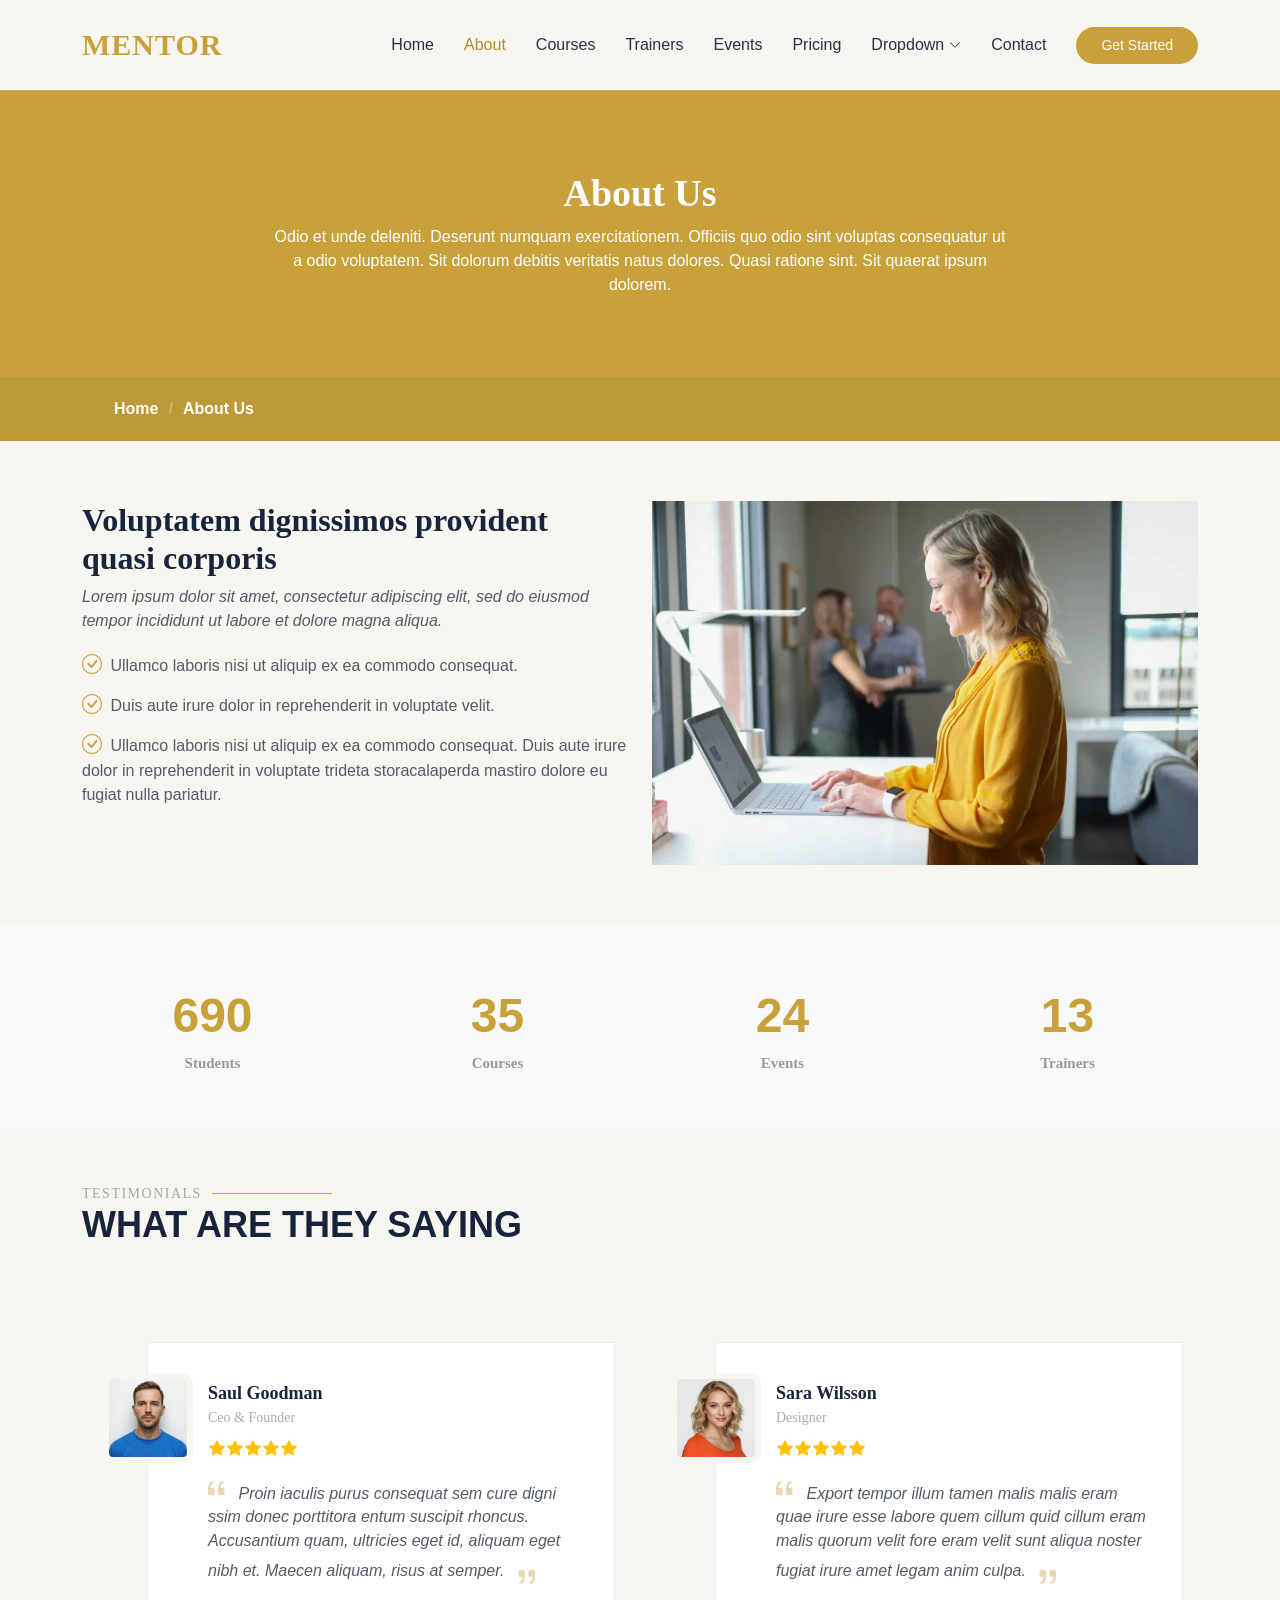
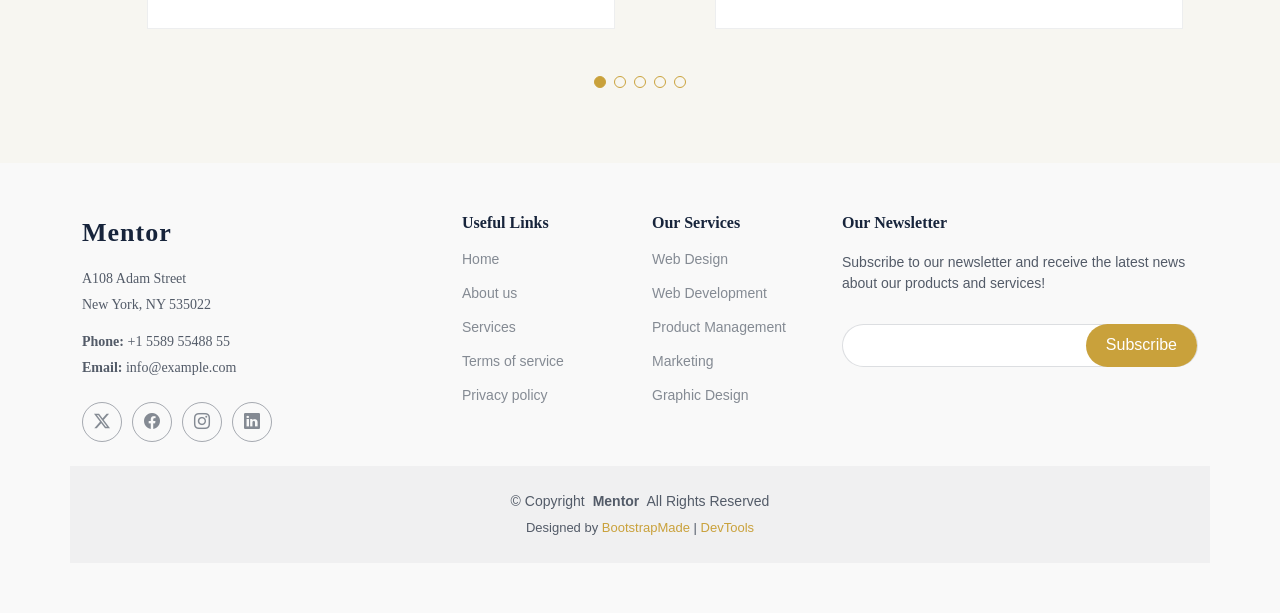
==== commit 27934afd: "This commit change the picture layout of Kabankalan Catholic College" ====
--- a/about.html
+++ b/about.html
@@ -26,6 +26,7 @@
 
   <!-- Main CSS File -->
   <link href="assets/css/main.css" rel="stylesheet">
+  <link href="assets/css/kcc-custom.css" rel="stylesheet">
 
   <!-- =======================================================
   * Template Name: Mentor
@@ -114,7 +115,7 @@
         <div class="row gy-4">
 
           <div class="col-lg-6 order-1 order-lg-2" data-aos="fade-up" data-aos-delay="100">
-            <img src="assets/img/about/about-1.webp" class="img-fluid" alt="">
+            <img src="assets/img/about/about-1.webp" class="img-fluid about-full-image" alt="About Kabankalan Catholic College">
           </div>
 
           <div class="col-lg-6 order-2 order-lg-1 content" data-aos="fade-up" data-aos-delay="200">
--- a/assets/css/kcc-custom.css
+++ b/assets/css/kcc-custom.css
@@ -0,0 +1,1584 @@
+:root {
+  --background-color: #f7f6f1;
+  --default-color: #535b68;
+  --heading-color: #17243b;
+  --accent-color: #c9a13b;
+  --surface-color: #ffffff;
+  --contrast-color: #ffffff;
+  --nav-color: #263248;
+  --nav-hover-color: #b28b2e;
+  --nav-mobile-background-color: #10233f;
+  --nav-dropdown-background-color: #ffffff;
+  --nav-dropdown-color: #263248;
+  --nav-dropdown-hover-color: #b28b2e;
+
+  --kcc-midnight: #10233f;
+  --kcc-navy: #142c4c;
+  --kcc-blue: #1d416b;
+  --kcc-gold: #c9a13b;
+  --kcc-gold-light: #dfc06c;
+  --kcc-cream: #f7f6f1;
+  --kcc-text: #535b68;
+  --kcc-muted: #727987;
+  --kcc-border: rgba(23, 36, 59, 0.12);
+  --kcc-card: #ffffff;
+
+  --default-font: "DM Sans", sans-serif;
+  --heading-font: "Playfair Display", Georgia, serif;
+  --nav-font: "DM Sans", sans-serif;
+}
+
+.dark-background {
+  --background-color: var(--kcc-midnight);
+  --default-color: var(--kcc-cream);
+  --heading-color: #ffffff;
+  --surface-color: var(--kcc-navy);
+  --contrast-color: #ffffff;
+}
+
+.index-page {
+  overflow-x: hidden;
+  background: #fff;
+  color: #535b68;
+  font-family: var(--default-font);
+  font-size: 15px;
+  line-height: 1.75;
+}
+
+.index-page h1,
+.index-page h2,
+.index-page h3,
+.index-page h4 {
+  color: #17243b;
+  font-family: var(--heading-font);
+}
+
+.index-page p {
+  color: #697281;
+}
+
+.index-page a {
+  text-decoration: none;
+}
+
+.index-page img {
+  max-width: 100%;
+}
+
+.index-page .container {
+  max-width: 1170px;
+}
+
+.index-page .section {
+  padding: 104px 0;
+  scroll-margin-top: 82px;
+}
+
+.index-page [id] {
+  scroll-margin-top: 88px;
+}
+
+.skip-link {
+  position: fixed;
+  z-index: 10000;
+  top: 12px;
+  left: 12px;
+  padding: 10px 14px;
+  transform: translateY(-160%);
+  border-radius: 4px;
+  background: #fff;
+  color: #10233f;
+  font-weight: 700;
+}
+
+.skip-link:focus {
+  transform: translateY(0);
+}
+
+.index-page .header {
+  z-index: 1000;
+  min-height: 78px;
+  padding: 0;
+  border-bottom: 1px solid rgba(23, 36, 59, 0.08);
+  background: rgba(255, 255, 255, 0.97);
+  box-shadow: 0 3px 18px rgba(18, 35, 62, 0.05);
+  backdrop-filter: blur(14px);
+}
+
+.header-inner {
+  display: flex;
+  min-height: 78px;
+  align-items: center;
+  justify-content: space-between;
+  gap: 30px;
+}
+
+.index-page .brand {
+  display: inline-flex;
+  min-width: 0;
+  align-items: center;
+  gap: 11px;
+  color: #17243b;
+}
+
+.index-page .brand-logo {
+  width: 48px;
+  height: 48px;
+  flex: 0 0 48px;
+  object-fit: contain;
+}
+
+.index-page .brand-name {
+  display: flex;
+  flex-direction: column;
+  color: #17243b;
+  font-size: 13px;
+  font-weight: 700;
+  letter-spacing: 0.015em;
+  line-height: 1.25;
+}
+
+.index-page .brand-name small {
+  margin-top: 3px;
+  color: #a17d27;
+  font-size: 10px;
+  font-weight: 600;
+  letter-spacing: 0.12em;
+  text-transform: uppercase;
+}
+
+.index-page .navmenu {
+  display: flex;
+  align-items: center;
+}
+
+.index-page .navmenu > ul {
+  position: static;
+  display: flex;
+  align-items: center;
+  gap: 27px;
+  margin: 0;
+  padding: 0;
+  border: 0;
+  background: transparent;
+  box-shadow: none;
+  list-style: none;
+}
+
+.index-page .navmenu li {
+  padding: 0;
+}
+
+.index-page .navmenu a,
+.index-page .navmenu a:focus {
+  position: relative;
+  display: inline-flex;
+  align-items: center;
+  padding: 28px 0;
+  color: #4c5667;
+  font-family: var(--default-font);
+  font-size: 12px;
+  font-weight: 600;
+  letter-spacing: 0.025em;
+  transition: color 180ms ease;
+}
+
+.index-page .navmenu a::before {
+  position: absolute;
+  right: 0;
+  bottom: 19px;
+  left: 0;
+  width: 0;
+  height: 2px;
+  margin: auto;
+  background: #c9a13b;
+  content: "";
+  transition: width 180ms ease;
+}
+
+.index-page .navmenu a:hover,
+.index-page .navmenu a.active {
+  color: #17243b;
+}
+
+.index-page .navmenu a:hover::before,
+.index-page .navmenu a.active::before {
+  width: 100%;
+}
+
+.index-page .header-cta {
+  display: inline-flex;
+  min-height: 42px;
+  align-items: center;
+  justify-content: center;
+  gap: 10px;
+  padding: 0 17px;
+  border: 1px solid #c9a13b;
+  border-radius: 4px;
+  background: #c9a13b;
+  color: #14233b;
+  font-size: 12px;
+  font-weight: 700;
+  white-space: nowrap;
+  transition: background 180ms ease, color 180ms ease, transform 180ms ease;
+}
+
+.index-page .header-cta:hover {
+  transform: translateY(-2px);
+  background: #b28b2e;
+  color: #fff;
+}
+
+.index-page .mobile-nav-toggle {
+  display: none;
+  padding: 6px;
+  border: 0;
+  background: transparent;
+  color: #17243b;
+  font-size: 25px;
+}
+
+.kcc-hero {
+  position: relative;
+  display: flex;
+  min-height: min(790px, calc(100svh - 78px));
+  align-items: center;
+  overflow: hidden;
+  padding: 100px 0 115px;
+  background-color: #10233f;
+  background-image: url("../img/event/Hinugyaw.jpg");
+  background-position: center 42%;
+  background-size: cover;
+  isolation: isolate;
+}
+
+.kcc-hero::before {
+  position: absolute;
+  z-index: -1;
+  inset: 0;
+  background: linear-gradient(90deg, rgba(10, 25, 48, 0.92) 0%, rgba(12, 31, 57, 0.81) 43%, rgba(12, 31, 57, 0.28) 100%);
+  content: "";
+}
+
+.hero-shade {
+  position: absolute;
+  z-index: -1;
+  inset: 0;
+  background: linear-gradient(0deg, rgba(9, 22, 42, 0.4), transparent 40%);
+}
+
+.hero-content {
+  position: relative;
+  z-index: 1;
+  width: 100%;
+}
+
+.eyebrow {
+  margin: 0 0 17px;
+  color: #a47d23;
+  font-size: 10px;
+  font-weight: 700;
+  letter-spacing: 0.19em;
+  line-height: 1.5;
+  text-transform: uppercase;
+}
+
+.hero-eyebrow {
+  display: flex;
+  align-items: center;
+  gap: 10px;
+  color: #e2c76f;
+}
+
+.hero-eyebrow span {
+  width: 27px;
+  height: 1px;
+  background: #d3b254;
+}
+
+.kcc-hero h1 {
+  max-width: 830px;
+  margin: 0;
+  color: #fff;
+  font-size: clamp(42px, 6vw, 76px);
+  font-weight: 500;
+  letter-spacing: -0.035em;
+  line-height: 1.09;
+}
+
+.kcc-hero h1 em,
+.section-heading em,
+.admissions-inner h2 em {
+  color: #e0c164;
+  font-weight: 500;
+}
+
+.hero-intro {
+  max-width: 540px;
+  margin: 24px 0 0;
+  color: rgba(255, 255, 255, 0.84) !important;
+  font-size: 16px;
+  line-height: 1.85;
+}
+
+.hero-actions {
+  display: flex;
+  flex-wrap: wrap;
+  gap: 12px;
+  margin-top: 32px;
+}
+
+.button {
+  display: inline-flex;
+  min-height: 49px;
+  align-items: center;
+  justify-content: center;
+  gap: 11px;
+  padding: 0 21px;
+  border: 1px solid transparent;
+  border-radius: 3px;
+  font-size: 12px;
+  font-weight: 700;
+  transition: background 180ms ease, border-color 180ms ease, color 180ms ease, transform 180ms ease;
+}
+
+.button:hover {
+  transform: translateY(-2px);
+}
+
+.button-gold {
+  border-color: #c9a13b;
+  background: #c9a13b;
+  color: #17243b;
+}
+
+.button-gold:hover {
+  border-color: #dfc06c;
+  background: #dfc06c;
+  color: #17243b;
+}
+
+.button-light-outline {
+  border-color: rgba(255, 255, 255, 0.55);
+  color: #fff;
+}
+
+.button-light-outline:hover {
+  border-color: #fff;
+  background: #fff;
+  color: #17243b;
+}
+
+.hero-scroll {
+  position: absolute;
+  bottom: -123px;
+  left: 0;
+  display: inline-flex;
+  align-items: center;
+  gap: 12px;
+  color: rgba(255, 255, 255, 0.78);
+  font-size: 10px;
+  font-weight: 600;
+  letter-spacing: 0.1em;
+  text-transform: uppercase;
+}
+
+.hero-scroll i {
+  color: #e0c164;
+  font-size: 15px;
+}
+
+.hero-caption {
+  position: absolute;
+  right: max(28px, calc((100vw - 1170px) / 2));
+  bottom: 24px;
+  color: rgba(255, 255, 255, 0.78);
+  font-size: 10px;
+  letter-spacing: 0.045em;
+}
+
+.hero-caption i {
+  margin-right: 5px;
+  color: #e0c164;
+}
+
+.about-section {
+  background: #fff;
+}
+
+.about-page #about-us .about-full-image {
+  display: block;
+  width: 100%;
+  height: auto;
+  max-width: 100%;
+  object-fit: contain;
+  object-position: center;
+}
+
+.about-grid {
+  display: grid;
+  grid-template-columns: minmax(0, 0.96fr) minmax(0, 1fr);
+  align-items: center;
+  gap: clamp(42px, 7vw, 92px);
+}
+
+.about-visual {
+  position: relative;
+  min-width: 0;
+}
+
+.about-visual::before {
+  position: absolute;
+  top: -18px;
+  left: -18px;
+  width: 42%;
+  height: 38%;
+  border-top: 1px solid #c9a13b;
+  border-left: 1px solid #c9a13b;
+  content: "";
+  pointer-events: none;
+}
+
+.about-visual > img {
+  display: block;
+  width: 100%;
+  min-height: 375px;
+  aspect-ratio: 1.18 / 1;
+  border-radius: 3px;
+  object-fit: cover;
+  object-position: center;
+}
+
+.about-seal {
+  position: absolute;
+  right: -20px;
+  bottom: 24px;
+  display: flex;
+  min-width: 215px;
+  align-items: center;
+  gap: 13px;
+  padding: 14px 18px;
+  border: 1px solid rgba(23, 36, 59, 0.08);
+  border-radius: 3px;
+  background: #fff;
+  box-shadow: 0 12px 35px rgba(23, 36, 59, 0.12);
+  color: #17243b;
+  font-family: var(--heading-font);
+  font-size: 14px;
+  line-height: 1.4;
+}
+
+.about-seal img {
+  width: 42px;
+  height: 42px;
+  object-fit: contain;
+}
+
+.about-copy {
+  max-width: 510px;
+}
+
+.section-heading {
+  margin: 0;
+  color: #17243b;
+  font-size: clamp(34px, 4vw, 49px);
+  font-weight: 500;
+  letter-spacing: -0.025em;
+  line-height: 1.17;
+}
+
+.section-heading em {
+  color: #b18b31;
+}
+
+.about-lead {
+  margin: 23px 0 10px;
+  color: #263248 !important;
+  font-size: 16px;
+  font-weight: 600;
+  line-height: 1.75;
+}
+
+.about-copy > p:not(.eyebrow):not(.about-lead) {
+  margin-bottom: 0;
+  line-height: 1.8;
+}
+
+.identity-list {
+  display: grid;
+  gap: 0;
+  margin: 25px 0 20px;
+  border-top: 1px solid rgba(23, 36, 59, 0.1);
+}
+
+.identity-list > div {
+  display: flex;
+  align-items: center;
+  gap: 14px;
+  padding: 12px 0;
+  border-bottom: 1px solid rgba(23, 36, 59, 0.1);
+}
+
+.identity-list > div > i {
+  display: grid;
+  width: 37px;
+  height: 37px;
+  flex: 0 0 37px;
+  place-items: center;
+  border-radius: 50%;
+  background: #f4f0e5;
+  color: #a27b22;
+  font-size: 15px;
+}
+
+.identity-list span {
+  display: grid;
+  gap: 1px;
+}
+
+.identity-list strong {
+  color: #243248;
+  font-size: 12px;
+}
+
+.identity-list small {
+  color: #737b87;
+  font-size: 11px;
+}
+
+.text-link {
+  display: inline-flex;
+  align-items: center;
+  gap: 9px;
+  color: #96721e;
+  font-size: 12px;
+  font-weight: 700;
+  transition: color 160ms ease, gap 160ms ease;
+}
+
+.text-link:hover {
+  gap: 13px;
+  color: #715515;
+}
+
+.mission-grid {
+  display: grid;
+  grid-template-columns: repeat(2, minmax(0, 1fr));
+  gap: 20px;
+  margin-top: 82px;
+}
+
+.mission-card {
+  padding: 28px 30px;
+  border: 1px solid rgba(23, 36, 59, 0.1);
+  border-radius: 4px;
+  background: #faf9f5;
+}
+
+.mission-card-title {
+  display: flex;
+  align-items: center;
+  gap: 12px;
+  margin-bottom: 14px;
+}
+
+.mission-card-title > span {
+  display: grid;
+  width: 38px;
+  height: 38px;
+  flex: 0 0 38px;
+  place-items: center;
+  border-radius: 50%;
+  background: #eee8d8;
+  color: #94701e;
+}
+
+.mission-card h3 {
+  margin: 0;
+  font-size: 21px;
+}
+
+.mission-card p {
+  margin: 0;
+  font-size: 13px;
+  line-height: 1.8;
+}
+
+.pillars-section {
+  background: #f7f6f1;
+}
+
+.section-intro {
+  max-width: 650px;
+  margin: 0 auto 43px;
+  text-align: center;
+}
+
+.section-intro .section-heading {
+  font-size: clamp(34px, 4vw, 47px);
+}
+
+.section-intro > p:last-child {
+  max-width: 480px;
+  margin: 16px auto 0;
+}
+
+.pillars-grid {
+  display: grid;
+  grid-template-columns: repeat(4, minmax(0, 1fr));
+  gap: 16px;
+}
+
+.pillar-card {
+  position: relative;
+  min-height: 250px;
+  padding: 27px 23px;
+  border: 1px solid rgba(23, 36, 59, 0.1);
+  border-radius: 4px;
+  background: #fff;
+  transition: transform 180ms ease, box-shadow 180ms ease, border-color 180ms ease;
+}
+
+.pillar-card:hover {
+  transform: translateY(-4px);
+  border-color: rgba(201, 161, 59, 0.5);
+  box-shadow: 0 14px 34px rgba(23, 36, 59, 0.08);
+}
+
+.pillar-icon {
+  display: grid;
+  width: 43px;
+  height: 43px;
+  place-items: center;
+  border-radius: 50%;
+  background: #f4f0e5;
+  color: #a17b23;
+  font-size: 18px;
+}
+
+.pillar-number {
+  position: absolute;
+  top: 31px;
+  right: 22px;
+  color: #aab0b9;
+  font-size: 10px;
+  font-weight: 700;
+  letter-spacing: 0.12em;
+}
+
+.pillar-card h3 {
+  margin: 21px 0 8px;
+  font-size: 18px;
+  line-height: 1.35;
+}
+
+.pillar-card p {
+  margin: 0;
+  font-size: 12px;
+  line-height: 1.75;
+}
+
+.programs-section {
+  background: #fff;
+}
+
+.section-heading-row {
+  display: flex;
+  align-items: end;
+  justify-content: space-between;
+  gap: 40px;
+  margin-bottom: 38px;
+}
+
+.section-heading-row > p {
+  max-width: 390px;
+  margin: 0 0 5px;
+  font-size: 14px;
+  line-height: 1.8;
+}
+
+.program-grid {
+  display: grid;
+  grid-template-columns: repeat(3, minmax(0, 1fr));
+  gap: 18px;
+}
+
+.program-card {
+  display: flex;
+  min-height: 355px;
+  flex-direction: column;
+  padding: 26px 25px 22px;
+  border: 1px solid rgba(23, 36, 59, 0.12);
+  border-radius: 4px;
+  background: #fff;
+  transition: transform 180ms ease, border-color 180ms ease, box-shadow 180ms ease;
+}
+
+.program-card:hover {
+  transform: translateY(-4px);
+  border-color: rgba(201, 161, 59, 0.55);
+  box-shadow: 0 14px 36px rgba(23, 36, 59, 0.08);
+}
+
+.program-card-featured {
+  background: #f8f6ef;
+}
+
+.program-card-inquiry {
+  border-color: #142c4c;
+  background: #142c4c;
+}
+
+.program-card-top {
+  display: flex;
+  align-items: center;
+  justify-content: space-between;
+  gap: 10px;
+}
+
+.program-icon {
+  display: grid;
+  width: 43px;
+  height: 43px;
+  place-items: center;
+  border-radius: 50%;
+  background: #eee8d8;
+  color: #96721e;
+  font-size: 18px;
+}
+
+.program-card-inquiry .program-icon {
+  background: rgba(255, 255, 255, 0.12);
+  color: #e0c164;
+}
+
+.program-index {
+  color: #818896;
+  font-size: 9px;
+  font-weight: 700;
+  letter-spacing: 0.09em;
+}
+
+.program-card-inquiry .program-index {
+  color: rgba(255, 255, 255, 0.58);
+}
+
+.program-label {
+  margin: 25px 0 8px;
+  color: #96721e !important;
+  font-size: 10px;
+  font-weight: 700;
+  letter-spacing: 0.12em;
+  text-transform: uppercase;
+}
+
+.program-card-inquiry .program-label {
+  color: #e0c164 !important;
+}
+
+.program-card h3 {
+  margin: 0 0 11px;
+  color: #17243b;
+  font-size: 23px;
+  line-height: 1.32;
+}
+
+.program-card-inquiry h3 {
+  color: #fff;
+}
+
+.program-card > p:not(.program-label) {
+  margin: 0;
+  font-size: 12px;
+  line-height: 1.8;
+}
+
+.program-card-inquiry > p:not(.program-label) {
+  color: rgba(255, 255, 255, 0.7);
+}
+
+.program-card > a {
+  display: inline-flex;
+  align-items: center;
+  gap: 9px;
+  margin-top: auto;
+  padding-top: 22px;
+  color: #96721e;
+  font-size: 11px;
+  font-weight: 700;
+}
+
+.program-card-inquiry > a {
+  color: #e0c164;
+}
+
+.program-card > a:hover {
+  gap: 13px;
+}
+
+.campus-section {
+  background: #f7f6f1;
+}
+
+.campus-grid {
+  display: grid;
+  grid-template-columns: repeat(3, minmax(0, 1fr));
+  gap: 17px;
+}
+
+.campus-card {
+  position: relative;
+  min-height: 385px;
+  overflow: hidden;
+  border-radius: 4px;
+  background: #142c4c;
+}
+
+.campus-card > img {
+  position: absolute;
+  inset: 0;
+  width: 100%;
+  height: 100%;
+  object-fit: cover;
+  transition: transform 450ms ease;
+}
+
+.campus-card:hover > img {
+  transform: scale(1.045);
+}
+
+.campus-card-shade {
+  position: absolute;
+  inset: 0;
+  background: linear-gradient(0deg, rgba(10, 25, 47, 0.93), rgba(10, 25, 47, 0.02) 76%);
+}
+
+.campus-card-content {
+  position: absolute;
+  right: 22px;
+  bottom: 22px;
+  left: 22px;
+}
+
+.campus-card-content > span {
+  color: #e0c164;
+  font-size: 9px;
+  font-weight: 700;
+  letter-spacing: 0.1em;
+  text-transform: uppercase;
+}
+
+.campus-card-content > span i {
+  margin-right: 4px;
+}
+
+.campus-card-content h3 {
+  margin: 11px 0 5px;
+  color: #fff;
+  font-size: 22px;
+  line-height: 1.3;
+}
+
+.campus-card-content p {
+  margin: 0;
+  color: rgba(255, 255, 255, 0.75);
+  font-size: 11px;
+}
+
+.campus-footer {
+  display: flex;
+  align-items: center;
+  justify-content: space-between;
+  gap: 20px;
+  margin-top: 22px;
+  padding: 18px 0 0;
+  border-top: 1px solid rgba(23, 36, 59, 0.12);
+}
+
+.campus-footer p {
+  margin: 0;
+  font-size: 12px;
+}
+
+.news-section {
+  background: #fff;
+}
+
+.news-grid {
+  display: grid;
+  grid-template-columns: repeat(3, minmax(0, 1fr));
+  gap: 19px;
+}
+
+.news-card {
+  min-width: 0;
+  overflow: hidden;
+  border: 1px solid rgba(23, 36, 59, 0.1);
+  border-radius: 4px;
+  background: #fff;
+  transition: transform 180ms ease, box-shadow 180ms ease;
+}
+
+.news-card:hover {
+  transform: translateY(-4px);
+  box-shadow: 0 14px 35px rgba(23, 36, 59, 0.09);
+}
+
+.news-image {
+  position: relative;
+  display: block;
+  height: 215px;
+  overflow: hidden;
+  background: #142c4c;
+}
+
+.news-image img {
+  width: 100%;
+  height: 100%;
+  object-fit: cover;
+  transition: transform 450ms ease;
+}
+
+.news-card:hover .news-image img {
+  transform: scale(1.04);
+}
+
+.news-date {
+  position: absolute;
+  bottom: 12px;
+  left: 13px;
+  padding: 6px 10px;
+  border-radius: 2px;
+  background: #fff;
+  color: #263248;
+  font-size: 10px;
+  font-weight: 700;
+}
+
+.news-content {
+  padding: 20px 20px 22px;
+}
+
+.news-category {
+  margin: 0 0 9px;
+  color: #96721e !important;
+  font-size: 9px;
+  font-weight: 700;
+  letter-spacing: 0.12em;
+  text-transform: uppercase;
+}
+
+.news-content h3 {
+  margin: 0 0 9px;
+  font-size: 20px;
+  line-height: 1.37;
+}
+
+.news-content > p:not(.news-category) {
+  margin: 0 0 15px;
+  font-size: 12px;
+  line-height: 1.8;
+}
+
+.news-content .text-link {
+  font-size: 10px;
+}
+
+.admissions-section {
+  padding: 68px 0;
+  background: #142c4c;
+}
+
+.admissions-inner {
+  display: flex;
+  align-items: center;
+  justify-content: space-between;
+  gap: 38px;
+}
+
+.admissions-inner .eyebrow {
+  color: #e0c164;
+}
+
+.admissions-inner h2 {
+  margin: 0;
+  color: #fff;
+  font-size: clamp(34px, 4vw, 47px);
+  line-height: 1.15;
+}
+
+.admissions-inner > div > p:last-child {
+  max-width: 560px;
+  margin: 14px 0 0;
+  color: rgba(255, 255, 255, 0.73);
+  font-size: 13px;
+}
+
+.admissions-inner > .button {
+  flex: 0 0 auto;
+}
+
+.contact-section {
+  background: #f7f6f1;
+}
+
+.contact-panel {
+  display: grid;
+  grid-template-columns: 55px minmax(0, 1fr) auto;
+  align-items: center;
+  gap: 22px;
+  padding: 34px 38px;
+  border: 1px solid rgba(23, 36, 59, 0.1);
+  border-radius: 4px;
+  background: #fff;
+}
+
+.contact-symbol {
+  display: grid;
+  width: 52px;
+  height: 52px;
+  place-items: center;
+  border-radius: 50%;
+  background: #f4f0e5;
+  color: #96721e;
+  font-size: 21px;
+}
+
+.contact-panel .eyebrow {
+  margin-bottom: 7px;
+}
+
+.contact-panel h2 {
+  margin: 0 0 7px;
+  font-size: 25px;
+}
+
+.contact-panel > div:nth-child(2) p:last-child {
+  max-width: 650px;
+  margin: 0;
+  font-size: 12px;
+  line-height: 1.75;
+}
+
+.contact-location {
+  align-self: center;
+  color: #697281;
+  font-size: 11px;
+  white-space: nowrap;
+}
+
+.contact-location i {
+  margin-right: 5px;
+  color: #96721e;
+}
+
+.index-page .footer.kcc-footer {
+  padding: 0;
+  background: #10233f;
+  color: rgba(255, 255, 255, 0.72);
+}
+
+.footer-main {
+  display: grid;
+  grid-template-columns: 1.5fr 1fr 1fr;
+  gap: 60px;
+  padding-top: 57px;
+  padding-bottom: 45px;
+}
+
+.footer-about .brand-name,
+.footer-brand {
+  color: #fff !important;
+}
+
+.footer-about .brand-name small {
+  color: #e0c164;
+}
+
+.footer-about > p {
+  max-width: 310px;
+  margin: 16px 0 0;
+  color: rgba(255, 255, 255, 0.62);
+  font-size: 12px;
+  line-height: 1.8;
+}
+
+.footer-column {
+  display: flex;
+  flex-direction: column;
+  align-items: flex-start;
+  gap: 10px;
+}
+
+.footer-column h2 {
+  margin: 3px 0 8px;
+  color: #fff;
+  font-family: var(--default-font);
+  font-size: 12px;
+  font-weight: 700;
+}
+
+.footer-column a {
+  color: rgba(255, 255, 255, 0.65);
+  font-size: 11px;
+  transition: color 160ms ease;
+}
+
+.footer-column a:hover,
+.footer-bottom a:hover {
+  color: #e0c164;
+}
+
+.footer-bottom {
+  display: flex;
+  align-items: center;
+  justify-content: space-between;
+  gap: 20px;
+  padding-top: 17px;
+  padding-bottom: 17px;
+  border-top: 1px solid rgba(255, 255, 255, 0.13);
+}
+
+.footer-bottom p {
+  margin: 0;
+  color: rgba(255, 255, 255, 0.57);
+  font-size: 10px;
+}
+
+.footer-bottom strong {
+  color: rgba(255, 255, 255, 0.83);
+  font-weight: 600;
+}
+
+.footer-bottom > a {
+  color: rgba(255, 255, 255, 0.72);
+  font-size: 10px;
+  transition: color 160ms ease;
+}
+
+.index-page .scroll-top {
+  right: 22px;
+  bottom: 22px;
+  width: 42px;
+  height: 42px;
+  border: 1px solid rgba(255, 255, 255, 0.25);
+  border-radius: 50%;
+  background: #c9a13b;
+  color: #14233b;
+  box-shadow: 0 5px 16px rgba(18, 35, 62, 0.2);
+}
+
+.index-page .scroll-top:hover {
+  background: #dfc06c;
+  color: #14233b;
+}
+
+.index-page a:focus-visible,
+.index-page button:focus-visible {
+  outline: 3px solid #b28b2e;
+  outline-offset: 3px;
+}
+
+@media (max-width: 1199px) {
+  .header-inner {
+    gap: 18px;
+  }
+
+  .index-page .navmenu {
+    margin-left: auto;
+  }
+
+  .index-page .navmenu > ul {
+    display: none;
+  }
+
+  .index-page .mobile-nav-toggle {
+    display: block;
+    margin: 0;
+  }
+
+  .index-page.mobile-nav-active {
+    overflow: hidden;
+  }
+
+  .index-page.mobile-nav-active .navmenu {
+    position: fixed;
+    inset: 0;
+    overflow: hidden;
+    background: rgba(12, 26, 47, 0.79);
+  }
+
+  .index-page.mobile-nav-active .navmenu > ul {
+    position: absolute;
+    inset: 88px 22px 22px;
+    display: block;
+    overflow-y: auto;
+    padding: 12px 18px;
+    border: 1px solid rgba(255, 255, 255, 0.11);
+    border-radius: 4px;
+    background: #10233f;
+    box-shadow: 0 18px 60px rgba(0, 0, 0, 0.25);
+  }
+
+  .index-page.mobile-nav-active .navmenu a,
+  .index-page.mobile-nav-active .navmenu a:focus {
+    display: flex;
+    width: 100%;
+    padding: 14px 4px;
+    color: #fff;
+    font-size: 14px;
+  }
+
+  .index-page.mobile-nav-active .navmenu a::before {
+    display: none;
+  }
+
+  .index-page.mobile-nav-active .navmenu a.active,
+  .index-page.mobile-nav-active .navmenu a:hover {
+    color: #e0c164;
+  }
+
+  .index-page .mobile-nav-active .mobile-nav-toggle {
+    position: fixed;
+    z-index: 10001;
+    top: 20px;
+    right: 20px;
+    color: #fff;
+    font-size: 28px;
+  }
+}
+
+@media (max-width: 991px) {
+  .index-page .section {
+    padding: 82px 0;
+  }
+
+  .about-grid {
+    grid-template-columns: 1fr 1fr;
+    gap: 42px;
+  }
+
+  .about-visual > img {
+    min-height: 330px;
+  }
+
+  .pillars-grid {
+    grid-template-columns: repeat(2, minmax(0, 1fr));
+  }
+
+  .program-grid,
+  .news-grid {
+    grid-template-columns: repeat(2, minmax(0, 1fr));
+  }
+
+  .program-card:last-child,
+  .news-card:last-child {
+    grid-column: 1 / -1;
+  }
+
+  .campus-grid {
+    grid-template-columns: repeat(2, minmax(0, 1fr));
+  }
+
+  .campus-card:last-child {
+    grid-column: 1 / -1;
+    min-height: 330px;
+  }
+
+  .footer-main {
+    gap: 36px;
+  }
+}
+
+@media (max-width: 767px) {
+  .index-page .section {
+    padding: 68px 0;
+  }
+
+  .header-inner {
+    min-height: 70px;
+  }
+
+  .index-page .header {
+    min-height: 70px;
+  }
+
+  .index-page .brand-logo {
+    width: 42px;
+    height: 42px;
+    flex-basis: 42px;
+  }
+
+  .index-page .brand-name {
+    max-width: 180px;
+    font-size: 11px;
+  }
+
+  .index-page .header-cta {
+    min-height: 38px;
+    padding: 0 11px;
+    font-size: 10px;
+  }
+
+  .kcc-hero {
+    min-height: 650px;
+    min-height: min(760px, calc(100svh - 70px));
+    padding: 82px 0 100px;
+    background-position: 55% center;
+  }
+
+  .kcc-hero::before {
+    background: linear-gradient(90deg, rgba(10, 25, 48, 0.9), rgba(12, 31, 57, 0.57));
+  }
+
+  .kcc-hero h1 {
+    font-size: clamp(39px, 8vw, 58px);
+  }
+
+  .hero-intro {
+    max-width: 470px;
+    font-size: 14px;
+  }
+
+  .hero-scroll {
+    bottom: -107px;
+  }
+
+  .hero-caption {
+    right: 22px;
+    bottom: 17px;
+    font-size: 9px;
+  }
+
+  .about-grid {
+    grid-template-columns: 1fr;
+    gap: 39px;
+  }
+
+  .about-visual {
+    max-width: 570px;
+  }
+
+  .about-visual > img {
+    min-height: 0;
+    aspect-ratio: 1.35 / 1;
+  }
+
+  .about-copy {
+    max-width: none;
+  }
+
+  .mission-grid {
+    grid-template-columns: 1fr;
+    margin-top: 55px;
+  }
+
+  .section-heading-row {
+    align-items: flex-start;
+    flex-direction: column;
+    gap: 14px;
+  }
+
+  .section-heading-row > p {
+    max-width: 520px;
+  }
+
+  .campus-card {
+    min-height: 340px;
+  }
+
+  .admissions-inner {
+    align-items: flex-start;
+    flex-direction: column;
+    gap: 24px;
+  }
+
+  .contact-panel {
+    grid-template-columns: 48px minmax(0, 1fr);
+    gap: 17px;
+    padding: 26px 24px;
+  }
+
+  .contact-symbol {
+    width: 45px;
+    height: 45px;
+  }
+
+  .contact-location {
+    grid-column: 2;
+  }
+
+  .footer-main {
+    grid-template-columns: 1fr 1fr;
+    gap: 34px 24px;
+    padding-top: 43px;
+  }
+
+  .footer-about {
+    grid-column: 1 / -1;
+  }
+}
+
+@media (max-width: 575px) {
+  .index-page .container {
+    padding-right: 22px;
+    padding-left: 22px;
+  }
+
+  .header-inner {
+    gap: 8px;
+  }
+
+  .index-page .brand {
+    gap: 7px;
+  }
+
+  .index-page .brand-logo {
+    width: 37px;
+    height: 37px;
+    flex-basis: 37px;
+  }
+
+  .index-page .brand-name {
+    max-width: 145px;
+    font-size: 10px;
+  }
+
+  .index-page .header-cta {
+    min-height: 35px;
+    gap: 5px;
+    padding: 0 8px;
+    font-size: 9px;
+  }
+
+  .index-page .mobile-nav-toggle {
+    padding: 5px;
+    font-size: 23px;
+  }
+
+  .kcc-hero {
+    min-height: 620px;
+    min-height: min(720px, calc(100svh - 70px));
+    background-position: 57% center;
+  }
+
+  .kcc-hero h1 {
+    font-size: clamp(37px, 10vw, 49px);
+    line-height: 1.13;
+  }
+
+  .hero-intro {
+    margin-top: 19px;
+    font-size: 13px;
+  }
+
+  .hero-actions {
+    align-items: flex-start;
+    flex-direction: column;
+    gap: 10px;
+    margin-top: 25px;
+  }
+
+  .button {
+    min-height: 46px;
+  }
+
+  .hero-scroll {
+    bottom: -100px;
+  }
+
+  .section-heading,
+  .section-intro .section-heading {
+    font-size: 35px;
+  }
+
+  .about-visual::before {
+    top: -10px;
+    left: -9px;
+  }
+
+  .about-visual > img {
+    aspect-ratio: 1.15 / 1;
+  }
+
+  .about-seal {
+    right: -8px;
+    bottom: 12px;
+    min-width: 190px;
+    padding: 10px 12px;
+    font-size: 12px;
+  }
+
+  .about-seal img {
+    width: 35px;
+    height: 35px;
+  }
+
+  .mission-card {
+    padding: 23px 21px;
+  }
+
+  .pillars-grid,
+  .program-grid,
+  .campus-grid,
+  .news-grid {
+    grid-template-columns: 1fr;
+  }
+
+  .pillar-card {
+    min-height: 0;
+  }
+
+  .program-card:last-child,
+  .news-card:last-child,
+  .campus-card:last-child {
+    grid-column: auto;
+  }
+
+  .campus-card,
+  .campus-card:last-child {
+    min-height: 310px;
+  }
+
+  .campus-footer {
+    align-items: flex-start;
+    flex-direction: column;
+    gap: 10px;
+  }
+
+  .contact-panel {
+    grid-template-columns: 1fr;
+    gap: 13px;
+    padding: 23px 21px;
+  }
+
+  .contact-location {
+    grid-column: 1;
+  }
+
+  .footer-main {
+    grid-template-columns: 1fr;
+    gap: 28px;
+  }
+
+  .footer-about {
+    grid-column: auto;
+  }
+
+  .footer-bottom {
+    align-items: flex-start;
+    flex-direction: column;
+    gap: 8px;
+  }
+}
+
+@media (prefers-reduced-motion: reduce) {
+  .index-page *,
+  .index-page *::before,
+  .index-page *::after {
+    scroll-behavior: auto !important;
+    animation-duration: 0.01ms !important;
+    animation-iteration-count: 1 !important;
+    transition-duration: 0.01ms !important;
+  }
+}
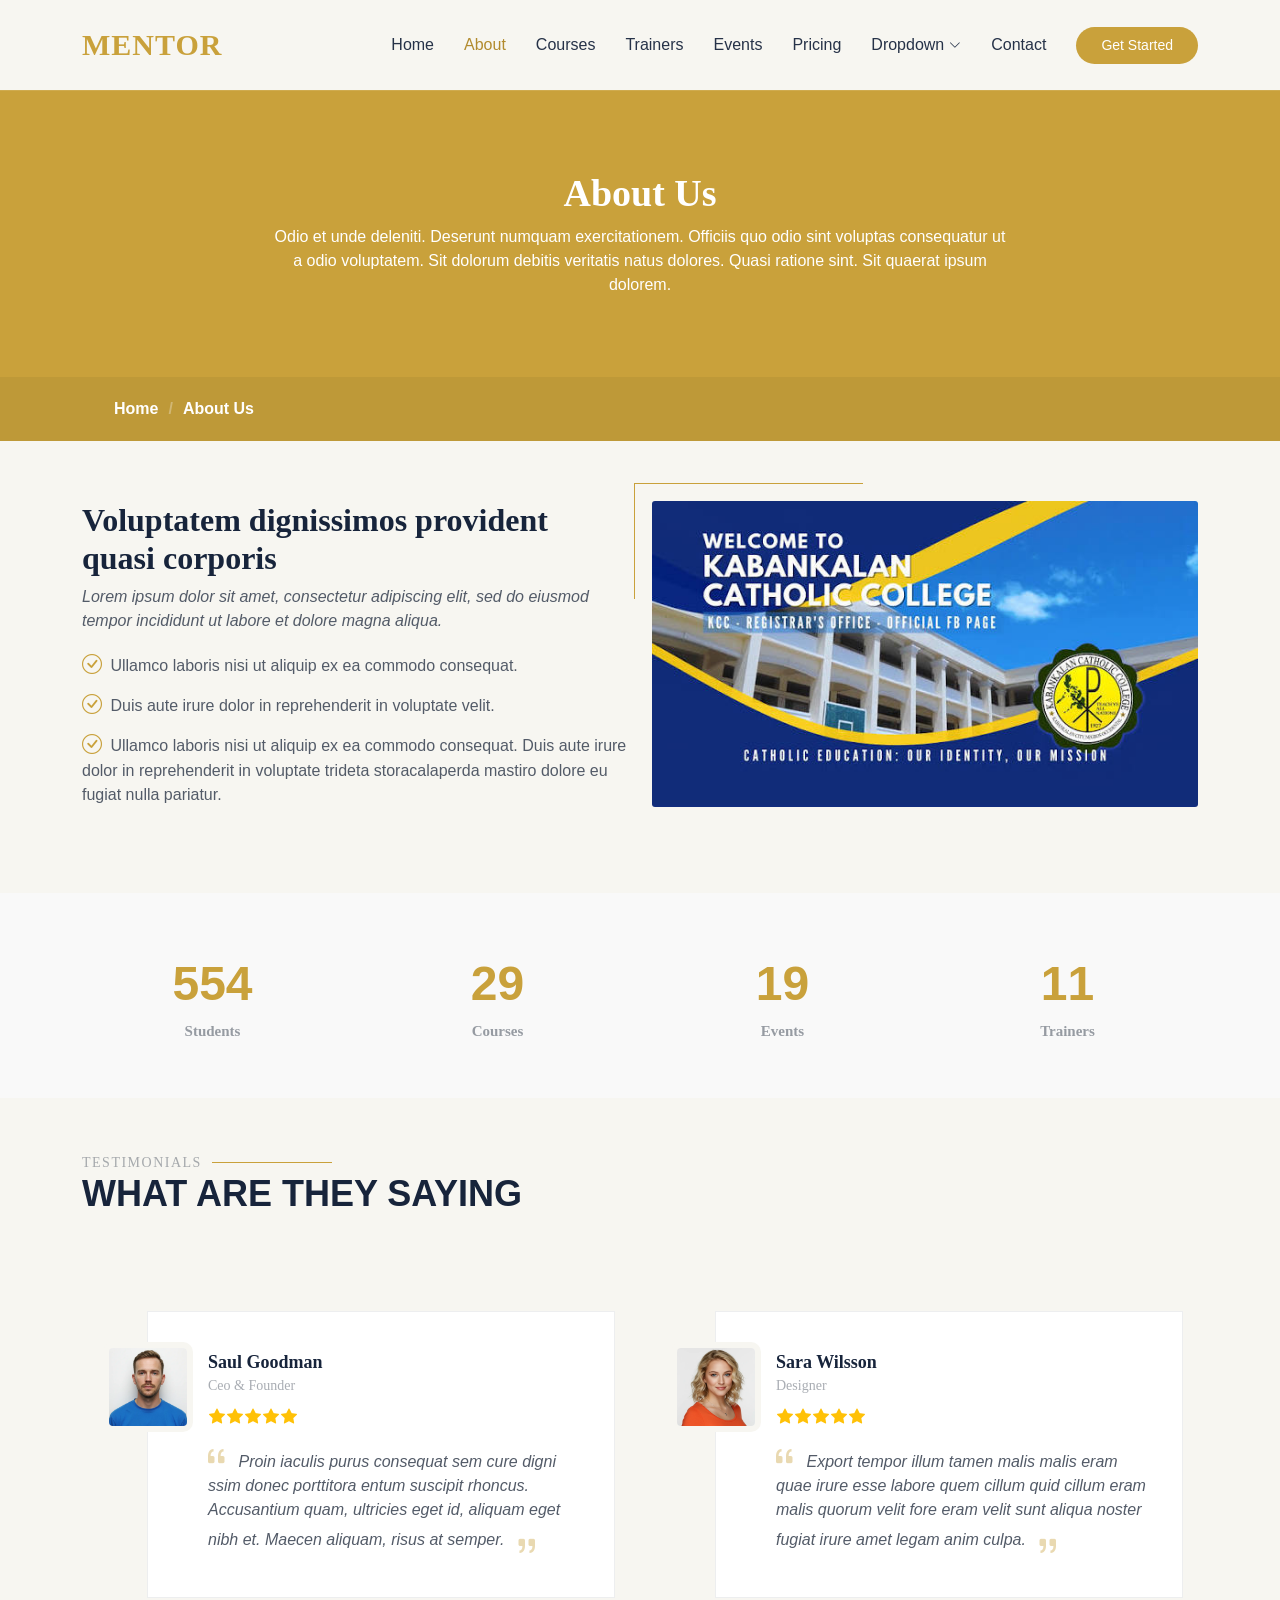
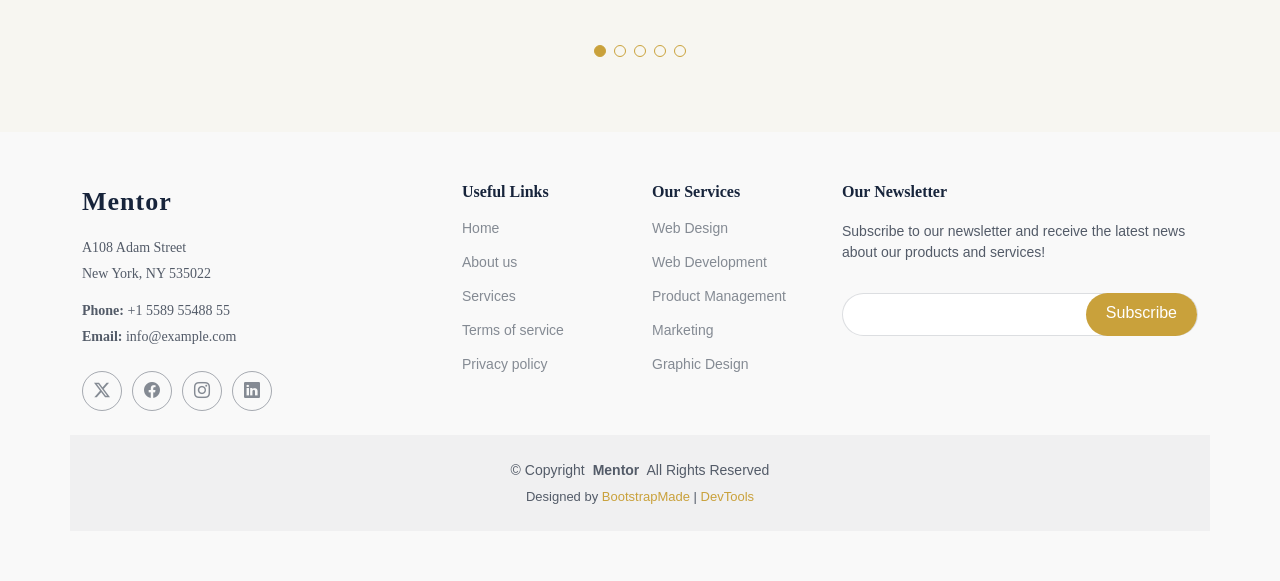
==== commit ddbdc57c: "Change photo Layout" ====
--- a/about.html
+++ b/about.html
@@ -115,7 +115,9 @@
         <div class="row gy-4">
 
           <div class="col-lg-6 order-1 order-lg-2" data-aos="fade-up" data-aos-delay="100">
-            <img src="assets/img/about/about-1.webp" class="img-fluid about-full-image" alt="About Kabankalan Catholic College">
+            <div class="about-visual">
+              <img src="assets/img/about.jpg" class="img-fluid" alt="Kabankalan Catholic College campus welcome artwork">
+            </div>
           </div>
 
           <div class="col-lg-6 order-2 order-lg-1 content" data-aos="fade-up" data-aos-delay="200">
--- a/assets/css/kcc-custom.css
+++ b/assets/css/kcc-custom.css
@@ -406,11 +406,12 @@
   background: #fff;
 }
 
-.about-page #about-us .about-full-image {
+.about-page #about-us .about-visual > img {
   display: block;
   width: 100%;
   height: auto;
-  max-width: 100%;
+  min-height: 0;
+  aspect-ratio: auto;
   object-fit: contain;
   object-position: center;
 }
